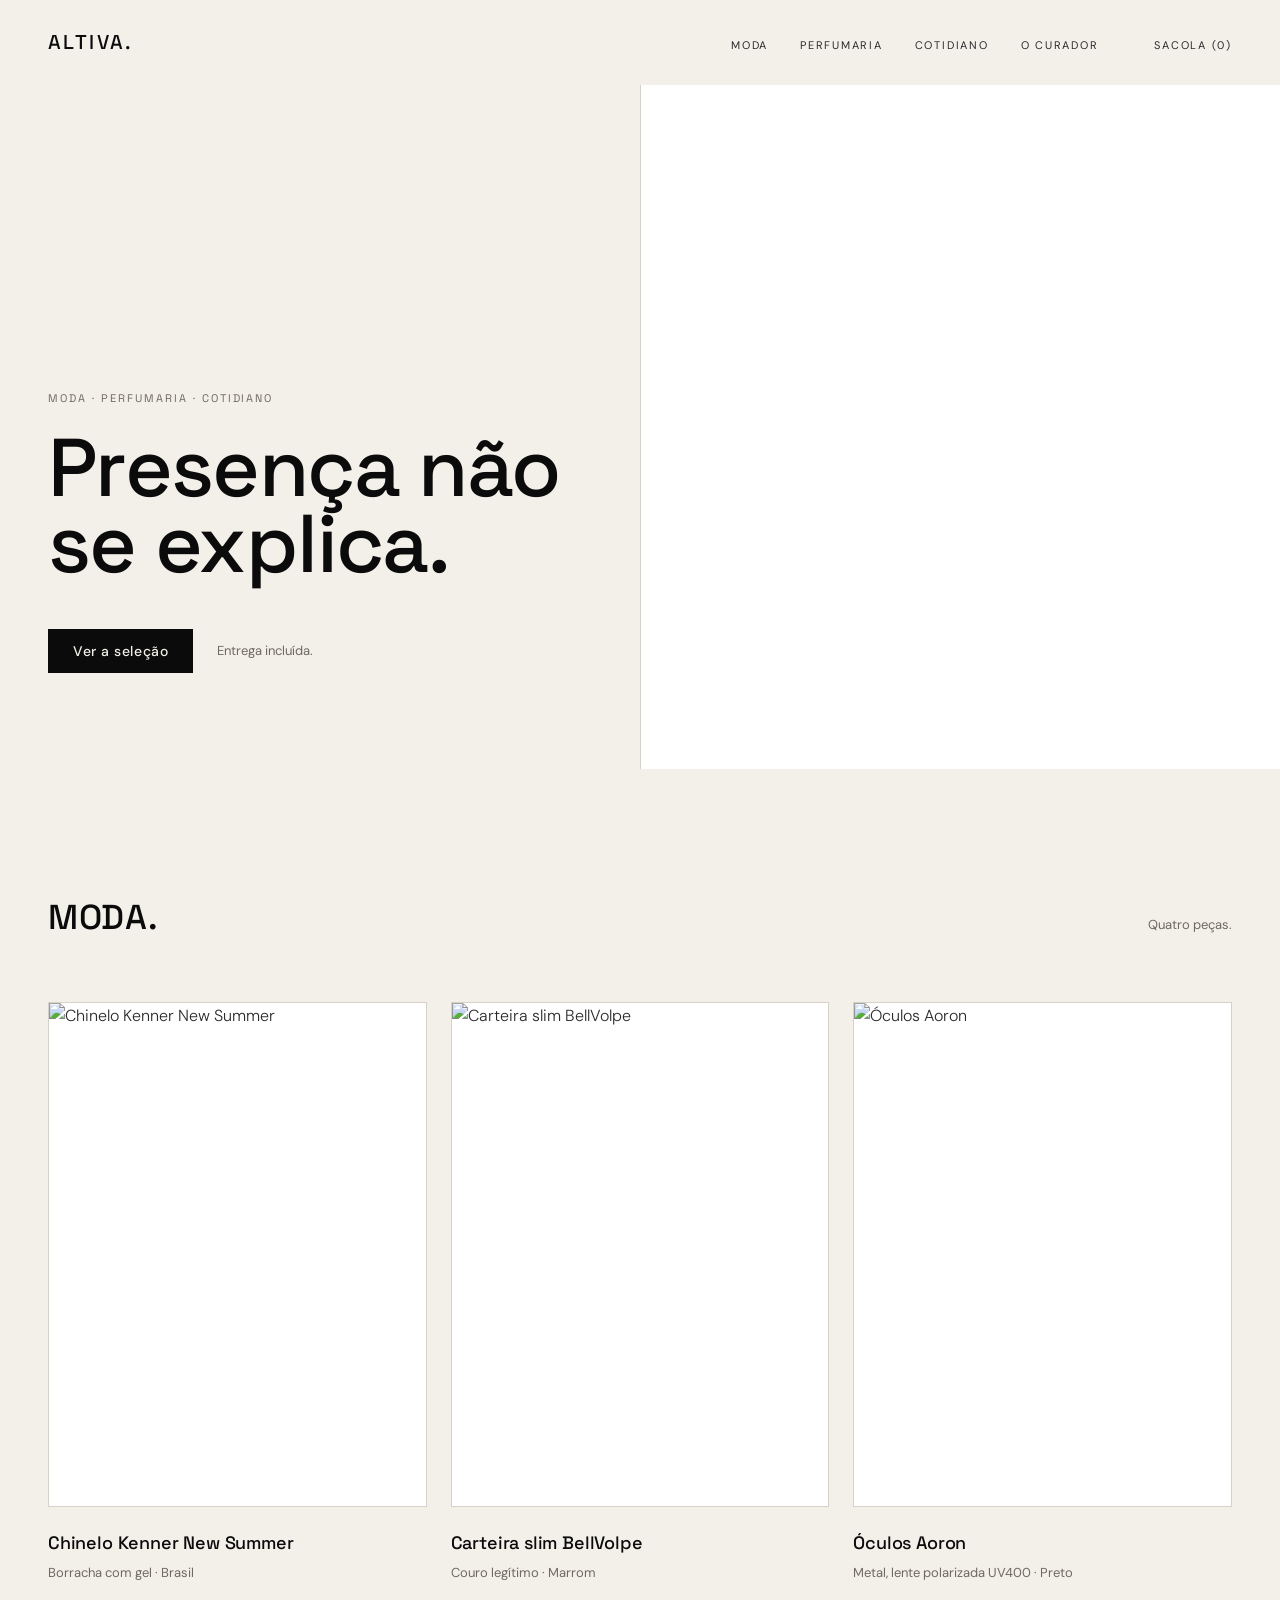
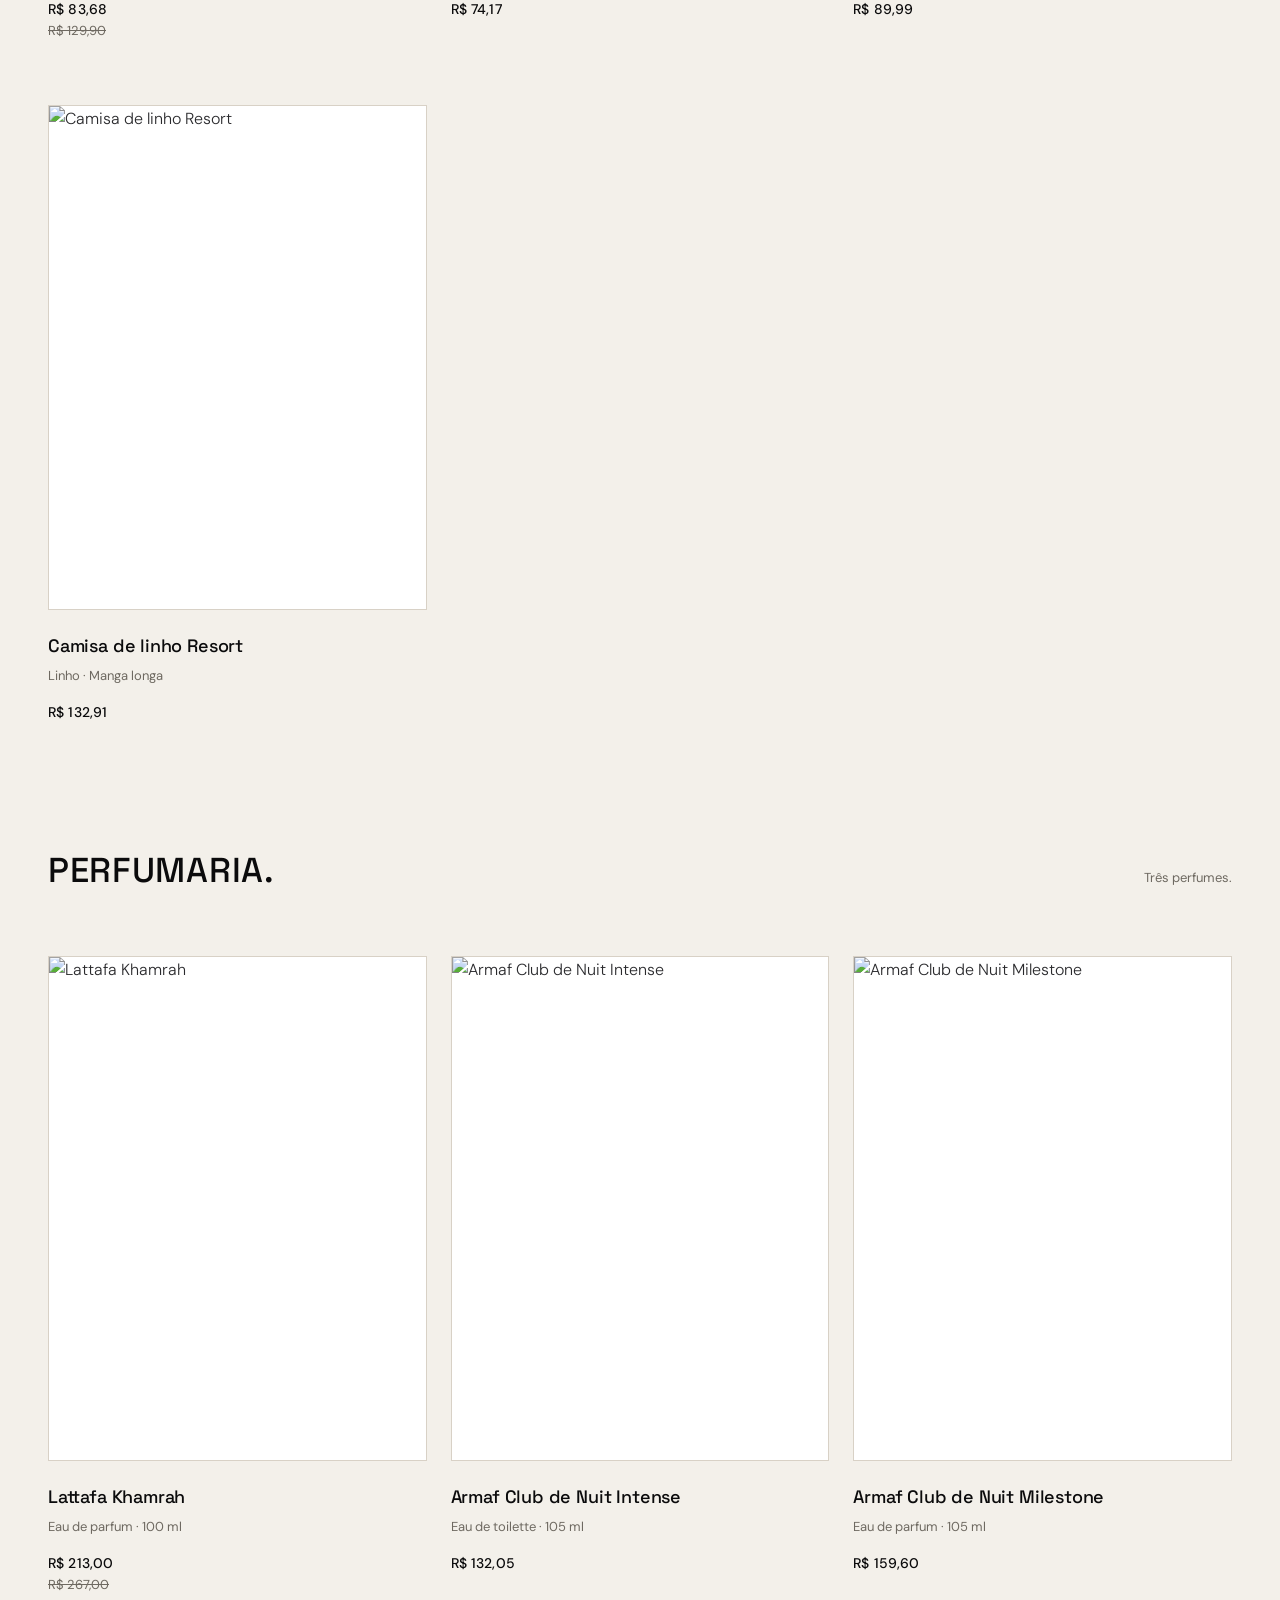
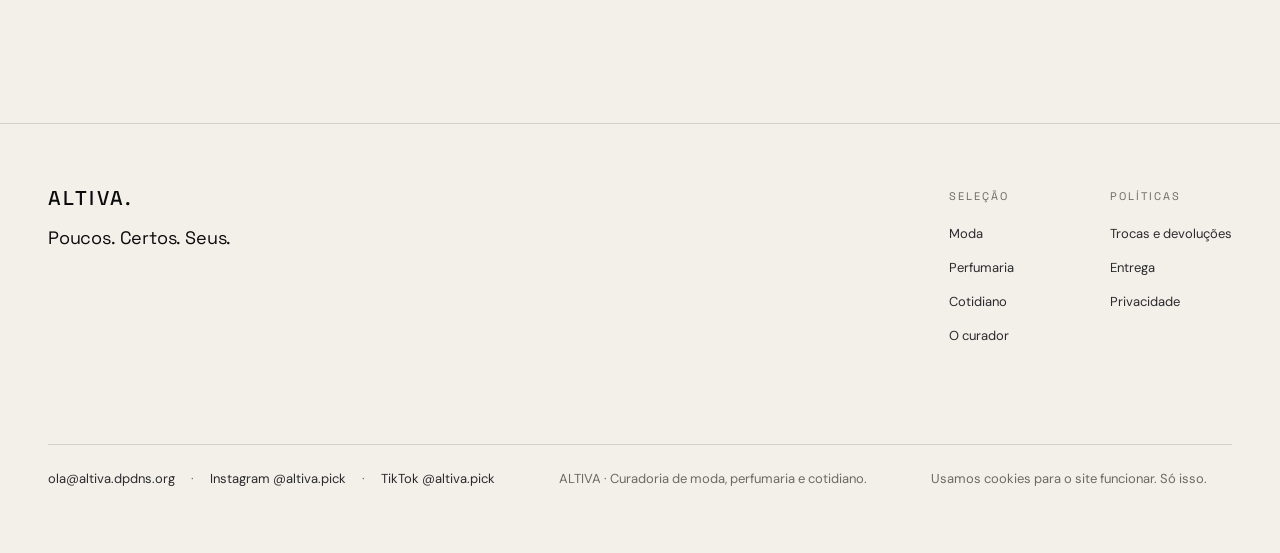
==== index.html @ 905910cd "Catalogo com 7 produtos reais" ====
<!DOCTYPE html>
<html lang="pt-BR">
<head>
<meta charset="utf-8">
<meta name="viewport" content="width=device-width, initial-scale=1">
<title>ALTIVA. Presença não se explica.</title>
<meta name="description" content="ALTIVA é uma boutique digital de curadoria. Moda, perfumaria e cotidiano: poucas coisas, escolhidas uma a uma, para quem prefere decidir uma vez e bem.">
<meta name="theme-color" content="#F3F0EA">
<link rel="icon" href="assets/favicon.svg" type="image/svg+xml">
<link rel="preconnect" href="https://fonts.googleapis.com">
<link rel="preconnect" href="https://fonts.gstatic.com" crossorigin>
<link rel="stylesheet" href="assets/css/altiva.css">
</head>
<body>

<a class="pular" href="#selecao">Ir para a seleção</a>

<!-- ============================================================
     Cabeçalho. Transparente sobre o fundo da página.
     Sem borda inferior, sem fundo, uma ocorrência do logotipo.
     ============================================================ -->
<header class="cabecalho faixa">
  <div class="limite cabecalho__interno">
    <a class="marca" href="index.html">ALTIVA.</a>
    <nav class="nav" aria-label="Principal">
      <a class="nav__item" href="#moda">MODA</a>
      <a class="nav__item" href="#perfumaria">PERFUMARIA</a>
      <a class="nav__item" href="#cotidiano">COTIDIANO</a>
      <a class="nav__item" href="curador.html">O CURADOR</a>
      <a class="nav__item nav__sacola" href="#selecao">SACOLA (0)</a>
    </nav>
  </div>
</header>

<main>

  <!-- ==========================================================
       Hero. Metade texto, metade objeto. Um botão. Sem carrossel.
       ========================================================== -->
  <section class="hero" aria-labelledby="slogan">
    <div class="hero__texto">
      <p class="rotulo hero__rotulo">Moda · Perfumaria · Cotidiano</p>
      <h1 class="display" id="slogan">Presença não<br>se explica.</h1>
      <div class="hero__acao">
        <a class="btn btn--primario" href="#selecao">Ver a seleção</a>
        <span class="apoio">Entrega incluída.</span>
      </div>
    </div>
    <div class="hero__objeto" role="img" aria-label="Casaco e frasco sobre fundo Blanc"></div>
  </section>

  <!-- ==========================================================
       Seleção. Duas seções, três colunas, sem filtros visíveis.
       ========================================================== -->
  <section class="secao faixa" id="selecao" aria-label="Seleção">
    <div class="limite">

    <div class="secao__grupo" id="moda">

      <div class="selecao__cabecalho">
        <h2 class="t1 t1--versal">MODA.</h2>
        <p class="apoio">Quatro peças.</p>
      </div>

      <div class="grade">

        <a class="cartao" href="https://produto.mercadolivre.com.br/MLB-5476998610-chinelo-kenner-new-summer-masculino-gel-original-_JM" target="_blank" rel="noopener sponsored">
          <div class="cartao__foto"><img class="cartao__img" src="produtos/imagens/moda-01.jpg" alt="Chinelo Kenner New Summer" loading="lazy"></div>
          <h3 class="cartao__nome">Chinelo Kenner New Summer</h3>
          <p class="apoio cartao__tecnica">Borracha com gel · Brasil</p>
          <p class="preco cartao__preco">R$ 83,68</p>
          <p class="apoio cartao__de">R$ 129,90</p>
        </a>

        <a class="cartao" href="https://www.mercadolivre.com.br/carteira-masculina-feminina-slim-couro-legitimo-marca-bellvolpe-cor-marrom/p/MLB34294212" target="_blank" rel="noopener sponsored">
          <div class="cartao__foto"><img class="cartao__img" src="produtos/imagens/moda-02.jpg" alt="Carteira slim BellVolpe" loading="lazy"></div>
          <h3 class="cartao__nome">Carteira slim BellVolpe</h3>
          <p class="apoio cartao__tecnica">Couro legítimo · Marrom</p>
          <p class="preco cartao__preco">R$ 74,17</p>
        </a>

        <a class="cartao" href="https://www.mercadolivre.com.br/oculos-de-sol-masculino-aoron-polarizado-uv400-metal-preto/p/MLB23888205" target="_blank" rel="noopener sponsored">
          <div class="cartao__foto"><img class="cartao__img" src="produtos/imagens/moda-03.jpg" alt="Óculos Aoron" loading="lazy"></div>
          <h3 class="cartao__nome">Óculos Aoron</h3>
          <p class="apoio cartao__tecnica">Metal, lente polarizada UV400 · Preto</p>
          <p class="preco cartao__preco">R$ 89,99</p>
        </a>

        <a class="cartao" href="https://shopee.com.br/Camisa-de-Bot%C3%A3o-Linho-Luxo-Linha-Resort-i.1555374356.58203631854" target="_blank" rel="noopener sponsored">
          <div class="cartao__foto"><img class="cartao__img" src="produtos/imagens/moda-04.jpg" alt="Camisa de linho Resort" loading="lazy"></div>
          <h3 class="cartao__nome">Camisa de linho Resort</h3>
          <p class="apoio cartao__tecnica">Linho · Manga longa</p>
          <p class="preco cartao__preco">R$ 132,91</p>
        </a>

      </div>
    </div>

    <div class="secao__grupo" id="perfumaria">

      <div class="selecao__cabecalho">
        <h2 class="t1 t1--versal">PERFUMARIA.</h2>
        <p class="apoio">Três perfumes.</p>
      </div>

      <div class="grade">

        <a class="cartao" href="https://www.mercadolivre.com.br/perfume-khamrah-eau-de-parfum-100ml-lattafa-masculino/p/MLB69140446" target="_blank" rel="noopener sponsored">
          <div class="cartao__foto"><img class="cartao__img" src="produtos/imagens/perfumaria-01.jpg" alt="Lattafa Khamrah" loading="lazy"></div>
          <h3 class="cartao__nome">Lattafa Khamrah</h3>
          <p class="apoio cartao__tecnica">Eau de parfum · 100 ml</p>
          <p class="preco cartao__preco">R$ 213,00</p>
          <p class="apoio cartao__de">R$ 267,00</p>
        </a>

        <a class="cartao" href="https://shopee.com.br/Armaf-Club-de-Nuit-Intense-Man-EDT-Original-Perfume-105ml-i.1878792282.58217466953" target="_blank" rel="noopener sponsored">
          <div class="cartao__foto"><img class="cartao__img" src="produtos/imagens/perfumaria-02.jpg" alt="Armaf Club de Nuit Intense" loading="lazy"></div>
          <h3 class="cartao__nome">Armaf Club de Nuit Intense</h3>
          <p class="apoio cartao__tecnica">Eau de toilette · 105 ml</p>
          <p class="preco cartao__preco">R$ 132,05</p>
        </a>

        <a class="cartao" href="https://shopee.com.br/Perfume-Unissex-Armaf-Club-de-Nuit-Milestone-105ml-EDP-Original-i.1408760825.55808483249" target="_blank" rel="noopener sponsored">
          <div class="cartao__foto"><img class="cartao__img" src="produtos/imagens/perfumaria-03.jpg" alt="Armaf Club de Nuit Milestone" loading="lazy"></div>
          <h3 class="cartao__nome">Armaf Club de Nuit Milestone</h3>
          <p class="apoio cartao__tecnica">Eau de parfum · 105 ml</p>
          <p class="preco cartao__preco">R$ 159,60</p>
        </a>

      </div>
    </div>

    </div>
  </section>

</main>

<!-- ============================================================
     Rodapé. Linha fina de 1 px. Fecha a experiência.
     ============================================================ -->
<footer class="rodape faixa">
  <div class="limite">
    <div class="rodape__interno">

      <div>
        <p class="marca rodape__assinatura">ALTIVA.</p>
        <p class="rodape__slogan">Poucos. Certos. Seus.</p>
      </div>

      <div class="rodape__listas">
        <div>
          <p class="rotulo rodape__titulo">Seleção</p>
          <ul class="rodape__lista">
            <li><a class="rodape__link" href="#moda">Moda</a></li>
            <li><a class="rodape__link" href="#perfumaria">Perfumaria</a></li>
            <li><a class="rodape__link" href="#cotidiano">Cotidiano</a></li>
            <li><a class="rodape__link" href="curador.html">O curador</a></li>
          </ul>
        </div>
        <div>
          <p class="rotulo rodape__titulo">Políticas</p>
          <ul class="rodape__lista">
            <li><a class="rodape__link" href="curador.html#politicas">Trocas e devoluções</a></li>
            <li><a class="rodape__link" href="curador.html#politicas">Entrega</a></li>
            <li><a class="rodape__link" href="curador.html#politicas">Privacidade</a></li>
          </ul>
        </div>
      </div>

    </div>

    <div class="rodape__legal">
      <p class="apoio rodape__contato">
        <a class="rodape__link" href="mailto:ola@altiva.dpdns.org">ola@altiva.dpdns.org</a>
        <span class="rodape__sep" aria-hidden="true">·</span>
        <a class="rodape__link" href="https://instagram.com/altiva.pick" rel="noreferrer">Instagram @altiva.pick</a>
        <span class="rodape__sep" aria-hidden="true">·</span>
        <a class="rodape__link" href="https://www.tiktok.com/@altiva.pick" rel="noreferrer">TikTok @altiva.pick</a>
      </p>
      <p class="apoio">ALTIVA · Curadoria de moda, perfumaria e cotidiano.</p>
      <p class="apoio">Usamos cookies para o site funcionar. Só isso.</p>
    </div>
  </div>
</footer>

</body>
</html>
---- assets/css/altiva.css ----
/* ================================================================
   ALTIVA. — Sistema de interface
   Baseado no Manual da Marca ALTIVA, versao 1.0, setembro 2026.
   Sete cores. Duas fontes. Espaco vazio, linha de 1 px e o ponto.
   ================================================================ */

@import url('https://fonts.googleapis.com/css2?family=DM+Sans:opsz,wght@9..40,300;9..40,400;9..40,500&family=Space+Grotesk:wght@400;500&display=swap');

/* ---------------------------------------------------------------
   01 · Tokens
   --------------------------------------------------------------- */
:root{
  /* Paleta. Nenhuma outra cor entra neste arquivo. */
  --noir:#0B0B0C;
  --bone:#F3F0EA;
  --blanc:#FFFFFF;
  --graphite:#2A2A2D;
  --stone:#6E6961;
  --sand:#D8D1C6;
  --ambar:#A67052;

  /* Tipografia */
  --grotesk:"Space Grotesk","Helvetica Neue",Helvetica,Arial,sans-serif;
  --sans:"DM Sans","Helvetica Neue",Helvetica,Arial,sans-serif;

  /* Escala de espaco, base 8 */
  --e1:8px; --e2:16px; --e3:24px; --e4:32px;
  --e5:48px; --e6:64px; --e7:96px; --e8:128px;

  /* Grid */
  --margem:48px;
  --calha:24px;
  --secao:128px;
  --limite:1440px;

  /* Movimento: 300 ms, ease-out, deslocamento de 8 px. Nada mais. */
  --transicao:300ms cubic-bezier(.22,.61,.36,1);

  /* Papeis de superficie (modo unico: Bone) */
  --fundo:var(--bone);
  --texto:var(--graphite);
  --titulo:var(--noir);
  --apoio:var(--stone);
  --linha:var(--sand);
}

@media (max-width:900px){
  :root{ --margem:20px; --calha:16px; --secao:80px; }
}

/* Superficie de campanha. Usada em pecas institucionais, nunca alternada
   automaticamente pelo sistema do usuario. */
.noir{
  --fundo:var(--noir);
  --texto:var(--sand);
  --titulo:var(--bone);
  --apoio:var(--stone);
  --linha:var(--graphite);
}

/* ---------------------------------------------------------------
   02 · Base
   --------------------------------------------------------------- */
*,*::before,*::after{ box-sizing:border-box; }

html{ -webkit-text-size-adjust:100%; scroll-behavior:smooth; }

body{
  margin:0;
  background:var(--fundo);
  color:var(--texto);
  font-family:var(--sans);
  font-weight:300;
  font-size:16px;
  line-height:26px;
  -webkit-font-smoothing:antialiased;
  -moz-osx-font-smoothing:grayscale;
  font-variant-ligatures:none;
}

@media (max-width:900px){
  body{ font-size:15px; line-height:24px; }
}

a{ color:inherit; }
button{ font:inherit; color:inherit; }
h1,h2,h3,p,figure,ul{ margin:0; padding:0; }
ul{ list-style:none; }

::selection{ background:var(--noir); color:var(--bone); }
.noir ::selection{ background:var(--bone); color:var(--noir); }

:focus-visible{ outline:1px solid var(--titulo); outline-offset:4px; }

@media (prefers-reduced-motion:reduce){
  html{ scroll-behavior:auto; }
  *{ transition-duration:1ms !important; animation-duration:1ms !important; }
}

/* ---------------------------------------------------------------
   03 · Estrutura
   --------------------------------------------------------------- */
.faixa{ padding-left:var(--margem); padding-right:var(--margem); }
.limite{ max-width:var(--limite); margin-left:auto; margin-right:auto; }
.secao{ padding-top:var(--secao); }
.pular{
  position:absolute; left:-9999px; top:0;
  background:var(--noir); color:var(--bone);
  padding:12px 16px; z-index:10;
}
.pular:focus{ left:var(--margem); top:var(--e2); }

/* ---------------------------------------------------------------
   04 · Tipografia
   Uma so familia por bloco. Titulo em Grotesk, tudo abaixo em DM Sans.
   --------------------------------------------------------------- */
.display{
  font-family:var(--grotesk);
  font-weight:500;
  font-size:clamp(48px,6.4vw,96px);
  line-height:.92;
  letter-spacing:-.02em;
  color:var(--titulo);
}

.t1{
  font-family:var(--grotesk);
  font-weight:500;
  font-size:clamp(32px,3.4vw,48px);
  line-height:1.08;
  letter-spacing:-.01em;
  color:var(--titulo);
}

.t1--versal{
  font-size:clamp(24px,2.7vw,40px);
  letter-spacing:.02em;
  line-height:1.2;
}

.t2{
  font-family:var(--grotesk);
  font-weight:500;
  font-size:clamp(24px,2vw,28px);
  line-height:1.14;
  letter-spacing:-.01em;
  color:var(--titulo);
}

.rotulo{
  font-family:var(--grotesk);
  font-weight:400;
  font-size:11px;
  line-height:16px;
  letter-spacing:.18em;
  text-transform:uppercase;
  color:var(--apoio);
}

/* Ambar reservado a escassez real. Nunca em area grande, nunca em botao. */
.rotulo--escassez{ color:var(--ambar); font-size:12px; }

.corpo{
  font-family:var(--sans);
  font-weight:300;
  max-width:64ch;
}

.apoio{
  font-family:var(--sans);
  font-weight:400;
  font-size:13px;
  line-height:20px;
  color:var(--apoio);
  max-width:64ch;
}

.preco{
  font-family:var(--sans);
  font-weight:500;
  font-size:14px;
  line-height:20px;
  letter-spacing:.01em;
  color:var(--titulo);
  font-variant-numeric:tabular-nums;
  font-feature-settings:"tnum" 1;
}

.italico{ font-style:italic; }

/* ---------------------------------------------------------------
   05 · Logotipo
   Space Grotesk Medium, caixa-alta, tracking +12%, um ponto final.
   Ponto em Noir ou Bone no uso corrente. Uma ocorrencia por superficie.
   --------------------------------------------------------------- */
.marca{
  font-family:var(--grotesk);
  font-weight:500;
  font-size:20px;
  line-height:1;
  letter-spacing:.12em;
  text-transform:uppercase;
  color:var(--titulo);
  text-decoration:none;
  white-space:nowrap;
  transition:color var(--transicao);
}
.marca:hover{ color:var(--graphite); }
.noir .marca:hover{ color:var(--sand); }
.marca--grande{ font-size:clamp(28px,3vw,40px); }

/* ---------------------------------------------------------------
   06 · Botoes
   Retangular, raio zero, 44 px. Sem icone dentro do botao.
   Nunca dois primarios na mesma tela.
   --------------------------------------------------------------- */
.btn{
  display:inline-flex;
  align-items:center;
  justify-content:center;
  height:44px;
  padding:0 var(--e3);
  border:1px solid transparent;
  border-radius:0;
  font-family:var(--sans);
  font-weight:500;
  font-size:14px;
  line-height:20px;
  letter-spacing:.04em;
  text-decoration:none;
  cursor:pointer;
  transition:background-color var(--transicao), color var(--transicao), border-color var(--transicao);
}

.btn--primario{ background:var(--noir); color:var(--bone); }
.btn--primario:hover{ background:var(--graphite); }
.noir .btn--primario{ background:var(--bone); color:var(--noir); }
.noir .btn--primario:hover{ background:var(--sand); }

.btn--secundario{ background:transparent; color:var(--titulo); border-color:var(--titulo); }
.btn--secundario:hover{ color:var(--graphite); border-color:var(--graphite); }

.btn--largo{ width:100%; }

/* Terciario: texto sublinhado, 1 px, cor do texto. */
.link{
  font-family:var(--sans);
  font-weight:400;
  font-size:14px;
  line-height:20px;
  color:var(--titulo);
  text-decoration:underline;
  text-decoration-thickness:1px;
  text-underline-offset:4px;
  transition:color var(--transicao);
}
.link:hover{ color:var(--graphite); }
.noir .link:hover{ color:var(--sand); }

/* ---------------------------------------------------------------
   07 · Cabecalho
   Transparente sobre o fundo da pagina. Sem borda, sem fundo.
   --------------------------------------------------------------- */
.cabecalho{
  background:transparent;
  border:0;
  padding-top:var(--e4);
  padding-bottom:var(--e4);
}
.cabecalho__interno{
  display:flex;
  align-items:baseline;
  justify-content:space-between;
  gap:var(--e4);
}
.nav{
  display:flex;
  align-items:baseline;
  gap:var(--e4);
}
.nav__item{
  font-family:var(--sans);
  font-weight:400;
  font-size:11px;
  line-height:16px;
  letter-spacing:.16em;
  text-transform:uppercase;
  color:var(--texto);
  text-decoration:none;
  transition:color var(--transicao);
}
.nav__item:hover,.nav__item[aria-current="page"]{ color:var(--titulo); }
.nav__sacola{ margin-left:var(--e3); }

@media (max-width:760px){
  .cabecalho__interno{ flex-direction:column; align-items:flex-start; gap:var(--e3); }
  .nav{ flex-wrap:wrap; gap:var(--e3); }
  .nav__sacola{ margin-left:0; }
}

/* ---------------------------------------------------------------
   08 · Hero
   Metade texto, metade objeto. Um botao. Sem carrossel.
   --------------------------------------------------------------- */
.hero{
  display:grid;
  grid-template-columns:minmax(0,1fr) minmax(0,1fr);
  align-items:stretch;
  min-height:min(76vh,720px);
}
.hero__texto{
  display:flex;
  flex-direction:column;
  justify-content:flex-end;
  padding:var(--e7) var(--e6) var(--e7) var(--margem);
}
.hero__rotulo{ margin-bottom:var(--e3); }
.hero__acao{
  display:flex;
  align-items:center;
  gap:var(--e3);
  margin-top:var(--e5);
  flex-wrap:wrap;
}
.hero__objeto{
  background:var(--blanc);
  border-left:1px solid var(--linha);
}

@media (max-width:900px){
  .hero{ grid-template-columns:1fr; min-height:0; }
  .hero__texto{
    order:2;
    padding:var(--e5) var(--margem) 0;
  }
  .hero__objeto{
    order:1;
    aspect-ratio:4/3;
    border-left:0;
    border-bottom:1px solid var(--linha);
  }
  .hero__acao{ margin-top:var(--e4); }
}

/* ---------------------------------------------------------------
   09 · Selecao
   Secoes nomeadas, tres colunas no desktop, sem filtros visiveis.
   --------------------------------------------------------------- */
.secao__grupo + .secao__grupo{ margin-top:var(--secao); }
.selecao__cabecalho{
  display:flex;
  align-items:baseline;
  justify-content:space-between;
  gap:var(--e4);
  padding-bottom:var(--e6);
  flex-wrap:wrap;
}
.grade{
  display:grid;
  grid-template-columns:repeat(3,minmax(0,1fr));
  column-gap:var(--calha);
  row-gap:var(--e6);
}
@media (max-width:1024px){ .grade{ grid-template-columns:repeat(2,minmax(0,1fr)); } }
@media (max-width:640px){ .grade{ grid-template-columns:1fr; row-gap:var(--e5); } }

/* Cartao de produto. Foto 3:4 em Blanc, nome, uma linha tecnica, preco.
   Sem estrelas, sem favoritar, sem selo. */
.cartao{
  display:block;
  text-decoration:none;
  color:inherit;
}
.cartao__foto{
  aspect-ratio:3/4;
  background:var(--blanc);
  border:1px solid var(--linha);
  transition:border-color var(--transicao);
}
.cartao__foto--noir{ background:var(--noir); border-color:var(--noir); }
.cartao:hover .cartao__foto{ border-color:var(--graphite); }
.cartao__nome{
  font-family:var(--grotesk);
  font-weight:500;
  font-size:18px;
  line-height:24px;
  letter-spacing:-.01em;
  color:var(--titulo);
  margin-top:var(--e3);
  transition:color var(--transicao);
}
.cartao:hover .cartao__nome{ color:var(--graphite); }
.cartao__tecnica{ margin-top:var(--e1); }
.cartao__preco{ margin-top:var(--e2); }

/* ---------------------------------------------------------------
   10 · Pagina de produto
   Foto fixa a esquerda, texto rolavel a direita.
   --------------------------------------------------------------- */
.pdp{
  display:grid;
  grid-template-columns:minmax(0,1fr) minmax(0,1fr);
  column-gap:var(--e8);
  align-items:start;
  padding-top:var(--e5);
}
.pdp__midia{
  position:sticky;
  top:var(--e5);
}
.pdp__foto{
  aspect-ratio:3/4;
  background:var(--blanc);
  border:1px solid var(--linha);
}
.pdp__texto{ padding-bottom:var(--e6); }
.pdp__rotulo{ margin-bottom:var(--e2); }
.pdp__nome{ margin-bottom:var(--e3); }
.pdp__curador{ margin-bottom:var(--e4); }
.pdp__ficha{
  border-top:1px solid var(--linha);
  padding-top:var(--e3);
  margin-top:var(--e4);
}
.pdp__ficha dl{ margin:0; }
.pdp__linha{
  display:grid;
  grid-template-columns:140px minmax(0,1fr);
  gap:var(--e3);
  padding:var(--e1) 0;
}
.pdp__linha dt{
  font-family:var(--grotesk);
  font-weight:400;
  font-size:11px;
  line-height:20px;
  letter-spacing:.18em;
  text-transform:uppercase;
  color:var(--apoio);
}
.pdp__linha dd{
  margin:0;
  font-family:var(--sans);
  font-weight:400;
  font-size:13px;
  line-height:20px;
  color:var(--texto);
}
.pdp__acao{ margin-top:var(--e5); }
.pdp__botao{ margin-top:var(--e3); }
.pdp__terciario{ margin-top:var(--e3); }
.pdp__aviso{ margin-top:var(--e2); }

/* Tamanhos: contorno de 1 px, raio zero, 44 px. Estado selecionado em Noir. */
.tamanhos{
  display:flex;
  gap:var(--e1);
  flex-wrap:wrap;
  margin-top:var(--e2);
}
.tamanho{ position:relative; }
.tamanho input{
  position:absolute;
  inset:0;
  opacity:0;
  margin:0;
  cursor:pointer;
}
.tamanho span{
  display:flex;
  align-items:center;
  justify-content:center;
  min-width:44px;
  height:44px;
  padding:0 var(--e2);
  border:1px solid var(--linha);
  font-family:var(--sans);
  font-weight:500;
  font-size:14px;
  line-height:20px;
  letter-spacing:.04em;
  color:var(--titulo);
  transition:border-color var(--transicao), background-color var(--transicao), color var(--transicao);
}
.tamanho input:hover + span{ border-color:var(--titulo); }
.tamanho input:focus-visible + span{ outline:1px solid var(--titulo); outline-offset:4px; }
.tamanho input:checked + span{
  background:var(--noir);
  border-color:var(--noir);
  color:var(--bone);
}
.tamanho input:disabled + span{
  color:var(--sand);
  border-color:var(--linha);
  cursor:default;
}
.tamanho input:disabled{ cursor:default; }

/* Fotos adicionais: aparecem ao rolar, uma por vez. */
.pdp__extras{ padding-top:var(--secao); }
.extra{
  max-width:720px;
  margin:0 0 var(--e6);
  aspect-ratio:3/4;
  background:var(--blanc);
  border:1px solid var(--linha);
}
.extra--noir{ background:var(--noir); border-color:var(--noir); }
.extra:last-child{ margin-bottom:0; }

@media (max-width:900px){
  .pdp{ grid-template-columns:1fr; row-gap:var(--e5); padding-top:var(--e3); }
  .pdp__midia{ position:static; }
  .pdp__texto{ padding-bottom:var(--e5); }
}

/* ---------------------------------------------------------------
   11 · Manifesto (superficie de campanha)
   --------------------------------------------------------------- */
.manifesto{ padding-top:var(--secao); padding-bottom:var(--secao); }
.manifesto__verso{
  font-family:var(--grotesk);
  font-weight:400;
  font-size:clamp(22px,2.4vw,32px);
  line-height:1.4;
  letter-spacing:-.01em;
  color:var(--titulo);
  max-width:46ch;
}
.manifesto__verso + .manifesto__verso{ margin-top:var(--e5); }
.duas{
  display:grid;
  grid-template-columns:repeat(2,minmax(0,1fr));
  column-gap:var(--e8);
  row-gap:var(--e5);
}
@media (max-width:900px){ .duas{ grid-template-columns:1fr; column-gap:0; } }

/* ---------------------------------------------------------------
   12 · Rodape
   Linha fina de 1 px. Fecha a experiencia com a assinatura.
   --------------------------------------------------------------- */
.rodape{
  margin-top:var(--secao);
  border-top:1px solid var(--linha);
  padding-top:var(--e6);
  padding-bottom:var(--e6);
}
.rodape__interno{
  display:grid;
  grid-template-columns:minmax(0,1fr) auto;
  gap:var(--e6);
  align-items:start;
}
.rodape__assinatura{ font-family:var(--grotesk); }
.rodape__slogan{
  font-family:var(--grotesk);
  font-weight:400;
  font-size:18px;
  line-height:28px;
  letter-spacing:-.01em;
  color:var(--titulo);
  margin-top:var(--e2);
}
.rodape__listas{
  display:flex;
  gap:var(--e7);
  flex-wrap:wrap;
}
.rodape__lista li + li{ margin-top:var(--e1); }
.rodape__titulo{ margin-bottom:var(--e2); }
.rodape__link{
  font-family:var(--sans);
  font-weight:400;
  font-size:13px;
  line-height:20px;
  color:var(--texto);
  text-decoration:none;
  transition:color var(--transicao);
}
.rodape__link:hover{ color:var(--titulo); text-decoration:underline; text-decoration-thickness:1px; text-underline-offset:4px; }
/* Foto do produto: contida no quadro Blanc 3:4, sem cortar. */
.cartao__foto{ display:flex; align-items:center; justify-content:center; overflow:hidden; }
.cartao__img{
  width:100%; height:100%; object-fit:contain; display:block;
  transition:transform var(--transicao);
}
.cartao:hover .cartao__img{ transform:scale(1.02); }
.cartao__de{
  text-decoration:line-through; color:var(--stone); margin-top:2px;
}

.rodape__contato{
  display:flex;
  gap:var(--e2);
  flex-wrap:wrap;
  align-items:baseline;
}
.rodape__sep{ color:var(--stone); }
.rodape__legal{
  margin-top:var(--e7);
  padding-top:var(--e3);
  border-top:1px solid var(--linha);
  display:flex;
  gap:var(--e3) var(--e6);
  flex-wrap:wrap;
}

@media (max-width:900px){
  .rodape__interno{ grid-template-columns:1fr; gap:var(--e5); }
  .rodape__listas{ gap:var(--e5); }
  .rodape__contato{
  display:flex;
  gap:var(--e2);
  flex-wrap:wrap;
  align-items:baseline;
}
.rodape__sep{ color:var(--stone); }
.rodape__legal{ margin-top:var(--e5); }
}

/* ---------------------------------------------------------------
   13 · Utilitarios
   --------------------------------------------------------------- */
.mt-1{ margin-top:var(--e1); }
.mt-2{ margin-top:var(--e2); }
.mt-3{ margin-top:var(--e3); }
.mt-4{ margin-top:var(--e4); }
.mt-5{ margin-top:var(--e5); }
.mt-6{ margin-top:var(--e6); }
.oculto{
  position:absolute;
  width:1px;height:1px;
  overflow:hidden;
  clip:rect(0 0 0 0);
  white-space:nowrap;
}
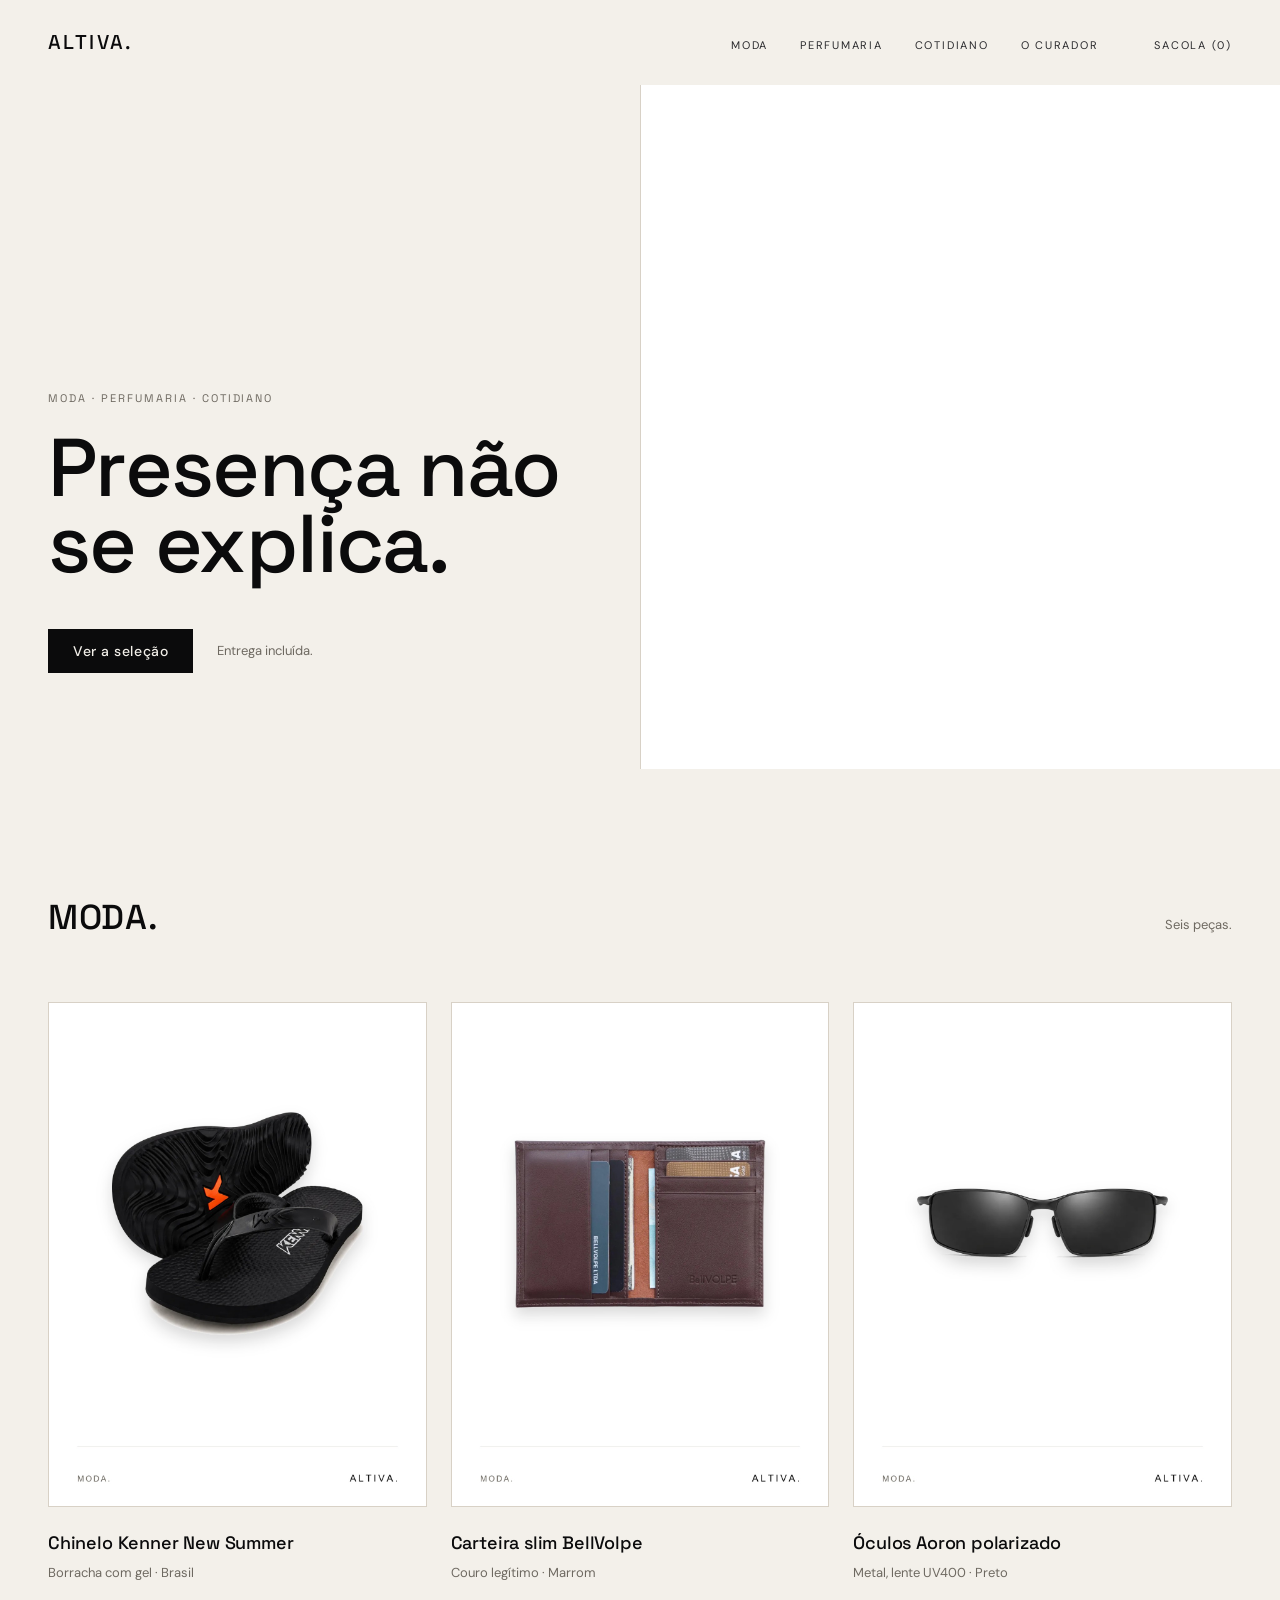
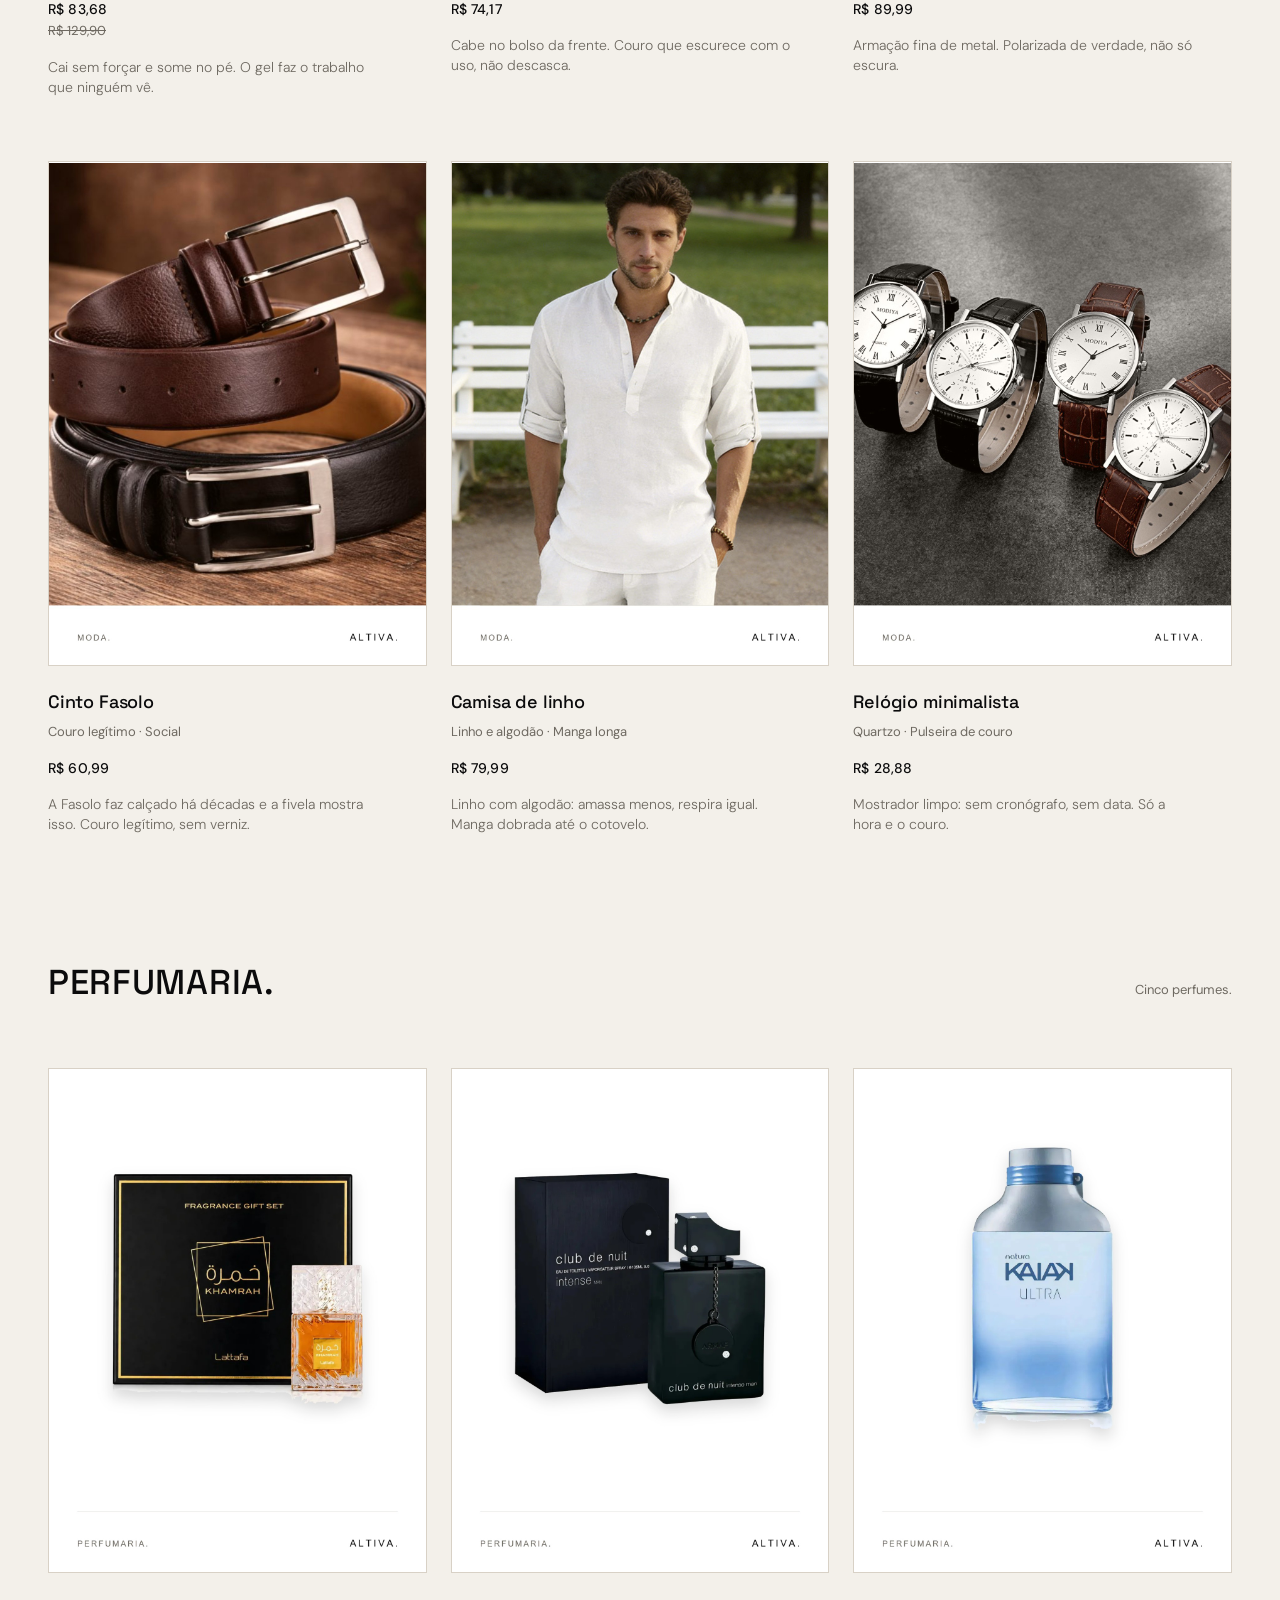
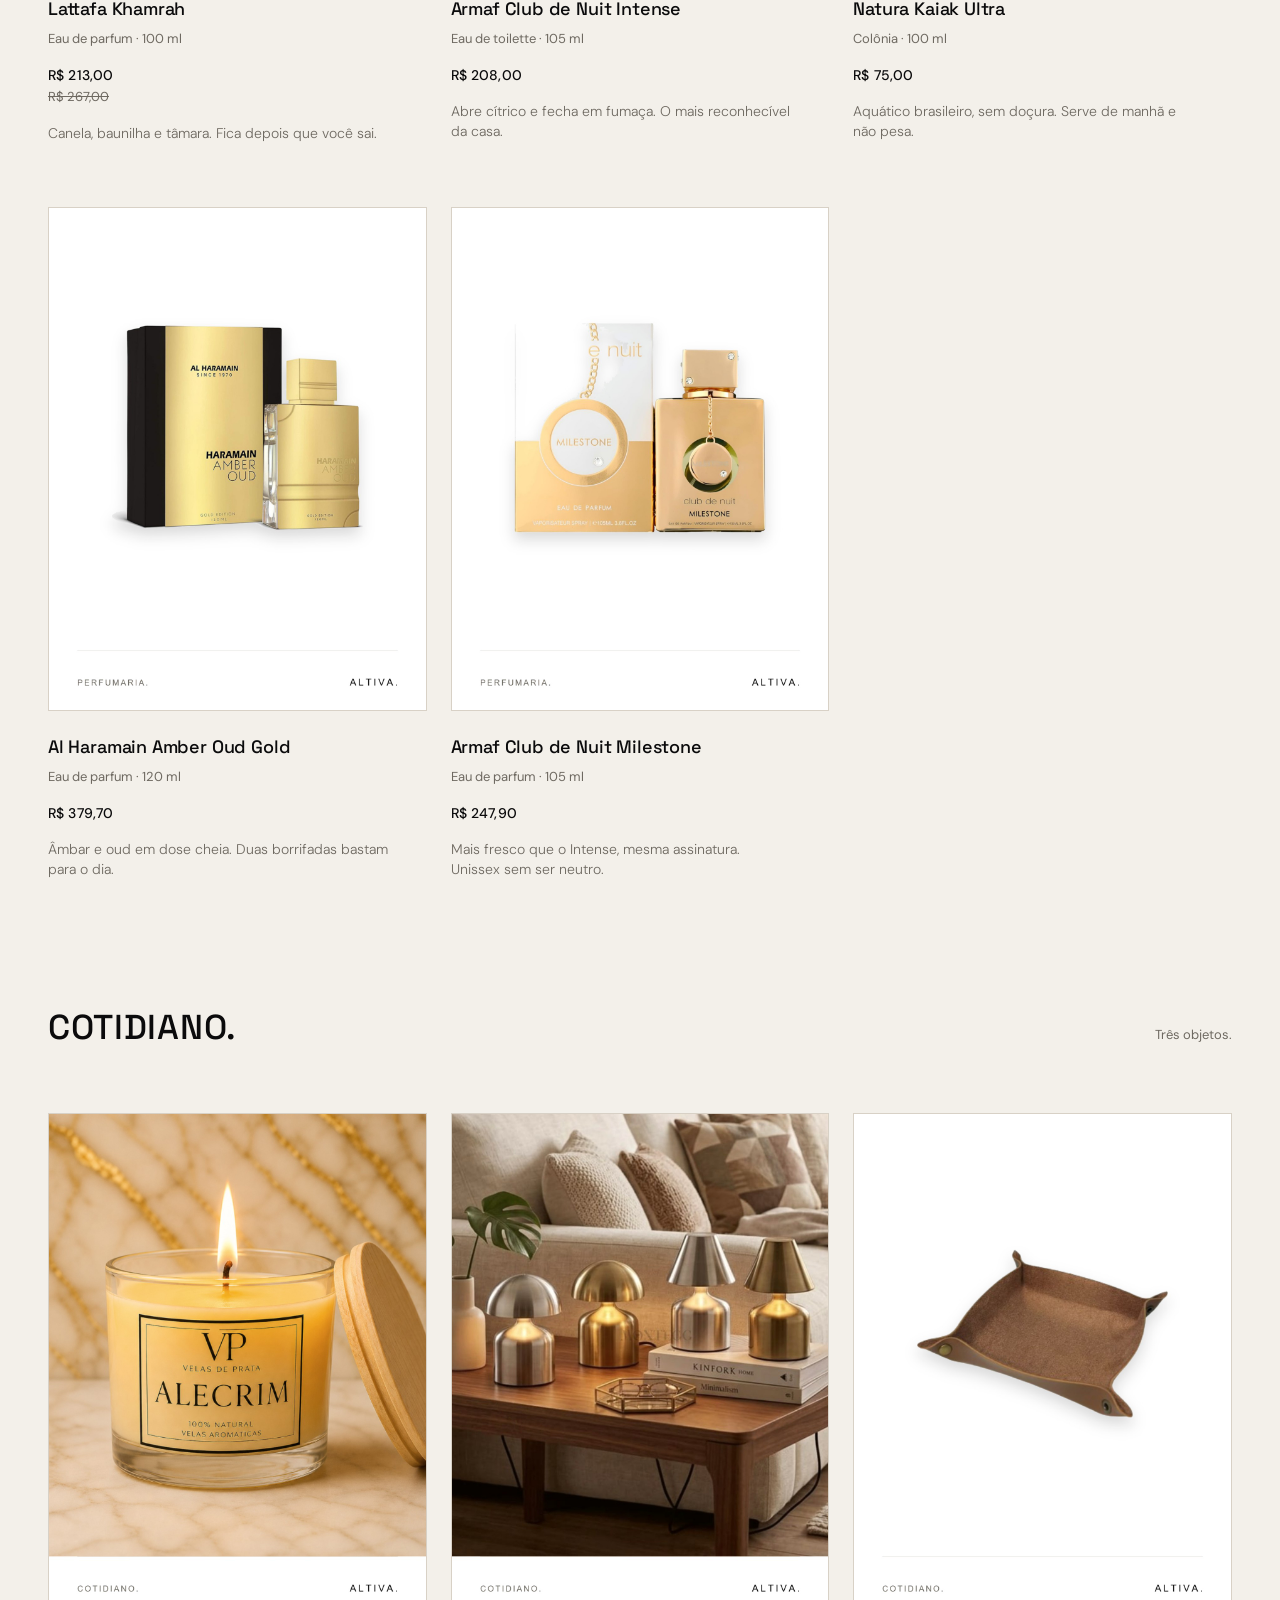
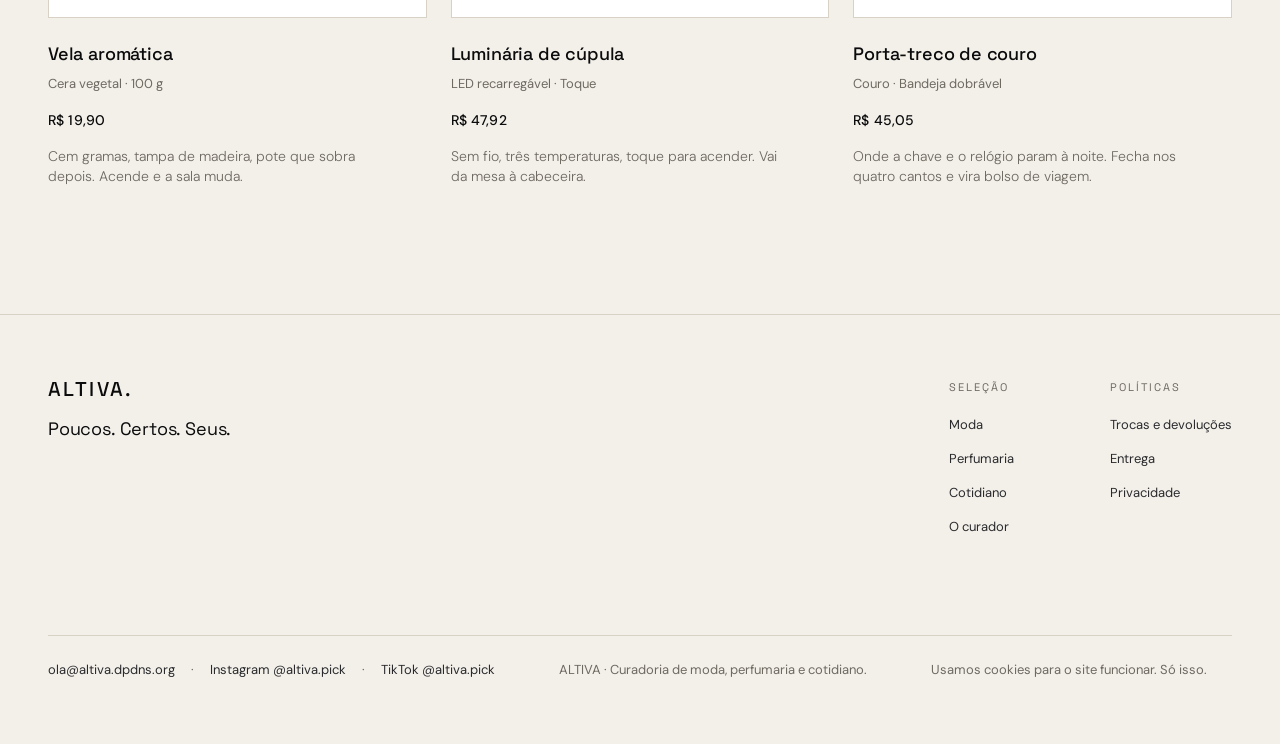
==== commit 4d0158f7: "Secoes Moda, Perfumaria e Cotidiano com 14 produtos" ====
--- a/index.html
+++ b/index.html
@@ -59,38 +59,58 @@
 
       <div class="selecao__cabecalho">
         <h2 class="t1 t1--versal">MODA.</h2>
-        <p class="apoio">Quatro peças.</p>
+        <p class="apoio">Seis peças.</p>
       </div>
 
       <div class="grade">
 
-        <a class="cartao" href="https://produto.mercadolivre.com.br/MLB-5476998610-chinelo-kenner-new-summer-masculino-gel-original-_JM" target="_blank" rel="noopener sponsored">
+        <a class="cartao" href="https://meli.la/2CSTyG4" target="_blank" rel="noopener sponsored nofollow">
           <div class="cartao__foto"><img class="cartao__img" src="produtos/imagens/moda-01.jpg" alt="Chinelo Kenner New Summer" loading="lazy"></div>
           <h3 class="cartao__nome">Chinelo Kenner New Summer</h3>
           <p class="apoio cartao__tecnica">Borracha com gel · Brasil</p>
           <p class="preco cartao__preco">R$ 83,68</p>
           <p class="apoio cartao__de">R$ 129,90</p>
-        </a>
-
-        <a class="cartao" href="https://www.mercadolivre.com.br/carteira-masculina-feminina-slim-couro-legitimo-marca-bellvolpe-cor-marrom/p/MLB34294212" target="_blank" rel="noopener sponsored">
+          <p class="cartao__razao">Cai sem forçar e some no pé. O gel faz o trabalho que ninguém vê.</p>
+        </a>
+
+        <a class="cartao" href="https://meli.la/1Yf7Lys" target="_blank" rel="noopener sponsored nofollow">
           <div class="cartao__foto"><img class="cartao__img" src="produtos/imagens/moda-02.jpg" alt="Carteira slim BellVolpe" loading="lazy"></div>
           <h3 class="cartao__nome">Carteira slim BellVolpe</h3>
           <p class="apoio cartao__tecnica">Couro legítimo · Marrom</p>
           <p class="preco cartao__preco">R$ 74,17</p>
-        </a>
-
-        <a class="cartao" href="https://www.mercadolivre.com.br/oculos-de-sol-masculino-aoron-polarizado-uv400-metal-preto/p/MLB23888205" target="_blank" rel="noopener sponsored">
-          <div class="cartao__foto"><img class="cartao__img" src="produtos/imagens/moda-03.jpg" alt="Óculos Aoron" loading="lazy"></div>
-          <h3 class="cartao__nome">Óculos Aoron</h3>
-          <p class="apoio cartao__tecnica">Metal, lente polarizada UV400 · Preto</p>
+          <p class="cartao__razao">Cabe no bolso da frente. Couro que escurece com o uso, não descasca.</p>
+        </a>
+
+        <a class="cartao" href="https://meli.la/12cT33s" target="_blank" rel="noopener sponsored nofollow">
+          <div class="cartao__foto"><img class="cartao__img" src="produtos/imagens/moda-03.jpg" alt="Óculos Aoron polarizado" loading="lazy"></div>
+          <h3 class="cartao__nome">Óculos Aoron polarizado</h3>
+          <p class="apoio cartao__tecnica">Metal, lente UV400 · Preto</p>
           <p class="preco cartao__preco">R$ 89,99</p>
-        </a>
-
-        <a class="cartao" href="https://shopee.com.br/Camisa-de-Bot%C3%A3o-Linho-Luxo-Linha-Resort-i.1555374356.58203631854" target="_blank" rel="noopener sponsored">
-          <div class="cartao__foto"><img class="cartao__img" src="produtos/imagens/moda-04.jpg" alt="Camisa de linho Resort" loading="lazy"></div>
-          <h3 class="cartao__nome">Camisa de linho Resort</h3>
-          <p class="apoio cartao__tecnica">Linho · Manga longa</p>
-          <p class="preco cartao__preco">R$ 132,91</p>
+          <p class="cartao__razao">Armação fina de metal. Polarizada de verdade, não só escura.</p>
+        </a>
+
+        <a class="cartao" href="https://s.shopee.com.br/LnErhIjz7" target="_blank" rel="noopener sponsored nofollow">
+          <div class="cartao__foto"><img class="cartao__img" src="produtos/imagens/moda-04.jpg" alt="Cinto Fasolo" loading="lazy"></div>
+          <h3 class="cartao__nome">Cinto Fasolo</h3>
+          <p class="apoio cartao__tecnica">Couro legítimo · Social</p>
+          <p class="preco cartao__preco">R$ 60,99</p>
+          <p class="cartao__razao">A Fasolo faz calçado há décadas e a fivela mostra isso. Couro legítimo, sem verniz.</p>
+        </a>
+
+        <a class="cartao" href="https://s.shopee.com.br/3B7QEyJkEI" target="_blank" rel="noopener sponsored nofollow">
+          <div class="cartao__foto"><img class="cartao__img" src="produtos/imagens/moda-05.jpg" alt="Camisa de linho" loading="lazy"></div>
+          <h3 class="cartao__nome">Camisa de linho</h3>
+          <p class="apoio cartao__tecnica">Linho e algodão · Manga longa</p>
+          <p class="preco cartao__preco">R$ 79,99</p>
+          <p class="cartao__razao">Linho com algodão: amassa menos, respira igual. Manga dobrada até o cotovelo.</p>
+        </a>
+
+        <a class="cartao" href="https://s.shopee.com.br/5folDfL0CJ" target="_blank" rel="noopener sponsored nofollow">
+          <div class="cartao__foto"><img class="cartao__img" src="produtos/imagens/moda-06.jpg" alt="Relógio minimalista" loading="lazy"></div>
+          <h3 class="cartao__nome">Relógio minimalista</h3>
+          <p class="apoio cartao__tecnica">Quartzo · Pulseira de couro</p>
+          <p class="preco cartao__preco">R$ 28,88</p>
+          <p class="cartao__razao">Mostrador limpo: sem cronógrafo, sem data. Só a hora e o couro.</p>
         </a>
 
       </div>
@@ -100,31 +120,86 @@
 
       <div class="selecao__cabecalho">
         <h2 class="t1 t1--versal">PERFUMARIA.</h2>
-        <p class="apoio">Três perfumes.</p>
+        <p class="apoio">Cinco perfumes.</p>
       </div>
 
       <div class="grade">
 
-        <a class="cartao" href="https://www.mercadolivre.com.br/perfume-khamrah-eau-de-parfum-100ml-lattafa-masculino/p/MLB69140446" target="_blank" rel="noopener sponsored">
+        <a class="cartao" href="https://meli.la/1RJn6Kc" target="_blank" rel="noopener sponsored nofollow">
           <div class="cartao__foto"><img class="cartao__img" src="produtos/imagens/perfumaria-01.jpg" alt="Lattafa Khamrah" loading="lazy"></div>
           <h3 class="cartao__nome">Lattafa Khamrah</h3>
           <p class="apoio cartao__tecnica">Eau de parfum · 100 ml</p>
           <p class="preco cartao__preco">R$ 213,00</p>
           <p class="apoio cartao__de">R$ 267,00</p>
-        </a>
-
-        <a class="cartao" href="https://shopee.com.br/Armaf-Club-de-Nuit-Intense-Man-EDT-Original-Perfume-105ml-i.1878792282.58217466953" target="_blank" rel="noopener sponsored">
+          <p class="cartao__razao">Canela, baunilha e tâmara. Fica depois que você sai.</p>
+        </a>
+
+        <a class="cartao" href="https://meli.la/2N1nED2" target="_blank" rel="noopener sponsored nofollow">
           <div class="cartao__foto"><img class="cartao__img" src="produtos/imagens/perfumaria-02.jpg" alt="Armaf Club de Nuit Intense" loading="lazy"></div>
           <h3 class="cartao__nome">Armaf Club de Nuit Intense</h3>
           <p class="apoio cartao__tecnica">Eau de toilette · 105 ml</p>
-          <p class="preco cartao__preco">R$ 132,05</p>
-        </a>
-
-        <a class="cartao" href="https://shopee.com.br/Perfume-Unissex-Armaf-Club-de-Nuit-Milestone-105ml-EDP-Original-i.1408760825.55808483249" target="_blank" rel="noopener sponsored">
-          <div class="cartao__foto"><img class="cartao__img" src="produtos/imagens/perfumaria-03.jpg" alt="Armaf Club de Nuit Milestone" loading="lazy"></div>
+          <p class="preco cartao__preco">R$ 208,00</p>
+          <p class="cartao__razao">Abre cítrico e fecha em fumaça. O mais reconhecível da casa.</p>
+        </a>
+
+        <a class="cartao" href="https://meli.la/2AQYT85" target="_blank" rel="noopener sponsored nofollow">
+          <div class="cartao__foto"><img class="cartao__img" src="produtos/imagens/perfumaria-03.jpg" alt="Natura Kaiak Ultra" loading="lazy"></div>
+          <h3 class="cartao__nome">Natura Kaiak Ultra</h3>
+          <p class="apoio cartao__tecnica">Colônia · 100 ml</p>
+          <p class="preco cartao__preco">R$ 75,00</p>
+          <p class="cartao__razao">Aquático brasileiro, sem doçura. Serve de manhã e não pesa.</p>
+        </a>
+
+        <a class="cartao" href="https://s.shopee.com.br/6Al1nIyDMT" target="_blank" rel="noopener sponsored nofollow">
+          <div class="cartao__foto"><img class="cartao__img" src="produtos/imagens/perfumaria-06.jpg" alt="Al Haramain Amber Oud Gold" loading="lazy"></div>
+          <h3 class="cartao__nome">Al Haramain Amber Oud Gold</h3>
+          <p class="apoio cartao__tecnica">Eau de parfum · 120 ml</p>
+          <p class="preco cartao__preco">R$ 379,70</p>
+          <p class="cartao__razao">Âmbar e oud em dose cheia. Duas borrifadas bastam para o dia.</p>
+        </a>
+
+        <a class="cartao" href="https://s.shopee.com.br/6L4Rzbxa1W" target="_blank" rel="noopener sponsored nofollow">
+          <div class="cartao__foto"><img class="cartao__img" src="produtos/imagens/perfumaria-07.jpg" alt="Armaf Club de Nuit Milestone" loading="lazy"></div>
           <h3 class="cartao__nome">Armaf Club de Nuit Milestone</h3>
           <p class="apoio cartao__tecnica">Eau de parfum · 105 ml</p>
-          <p class="preco cartao__preco">R$ 159,60</p>
+          <p class="preco cartao__preco">R$ 247,90</p>
+          <p class="cartao__razao">Mais fresco que o Intense, mesma assinatura. Unissex sem ser neutro.</p>
+        </a>
+
+      </div>
+    </div>
+
+    <div class="secao__grupo" id="cotidiano">
+
+      <div class="selecao__cabecalho">
+        <h2 class="t1 t1--versal">COTIDIANO.</h2>
+        <p class="apoio">Três objetos.</p>
+      </div>
+
+      <div class="grade">
+
+        <a class="cartao" href="https://s.shopee.com.br/6VNsBuwwgZ" target="_blank" rel="noopener sponsored nofollow">
+          <div class="cartao__foto"><img class="cartao__img" src="produtos/imagens/cotidiano-01.jpg" alt="Vela aromática" loading="lazy"></div>
+          <h3 class="cartao__nome">Vela aromática</h3>
+          <p class="apoio cartao__tecnica">Cera vegetal · 100 g</p>
+          <p class="preco cartao__preco">R$ 19,90</p>
+          <p class="cartao__razao">Cem gramas, tampa de madeira, pote que sobra depois. Acende e a sala muda.</p>
+        </a>
+
+        <a class="cartao" href="https://s.shopee.com.br/6fhIODwJLc" target="_blank" rel="noopener sponsored nofollow">
+          <div class="cartao__foto"><img class="cartao__img" src="produtos/imagens/cotidiano-02.jpg" alt="Luminária de cúpula" loading="lazy"></div>
+          <h3 class="cartao__nome">Luminária de cúpula</h3>
+          <p class="apoio cartao__tecnica">LED recarregável · Toque</p>
+          <p class="preco cartao__preco">R$ 47,92</p>
+          <p class="cartao__razao">Sem fio, três temperaturas, toque para acender. Vai da mesa à cabeceira.</p>
+        </a>
+
+        <a class="cartao" href="https://s.shopee.com.br/6q0iaWvg0f" target="_blank" rel="noopener sponsored nofollow">
+          <div class="cartao__foto"><img class="cartao__img" src="produtos/imagens/cotidiano-03.jpg" alt="Porta-treco de couro" loading="lazy"></div>
+          <h3 class="cartao__nome">Porta-treco de couro</h3>
+          <p class="apoio cartao__tecnica">Couro · Bandeja dobrável</p>
+          <p class="preco cartao__preco">R$ 45,05</p>
+          <p class="cartao__razao">Onde a chave e o relógio param à noite. Fecha nos quatro cantos e vira bolso de viagem.</p>
         </a>
 
       </div>
--- a/assets/css/altiva.css
+++ b/assets/css/altiva.css
@@ -635,3 +635,14 @@
   clip:rect(0 0 0 0);
   white-space:nowrap;
 }
+
+/* Nota do curador no cartao. Uma frase, duas linhas no maximo. */
+.cartao__razao{
+  font-family:var(--sans);
+  font-weight:300;
+  font-size:14px;
+  line-height:20px;
+  color:var(--apoio);
+  margin-top:var(--e2);
+  max-width:34ch;
+}
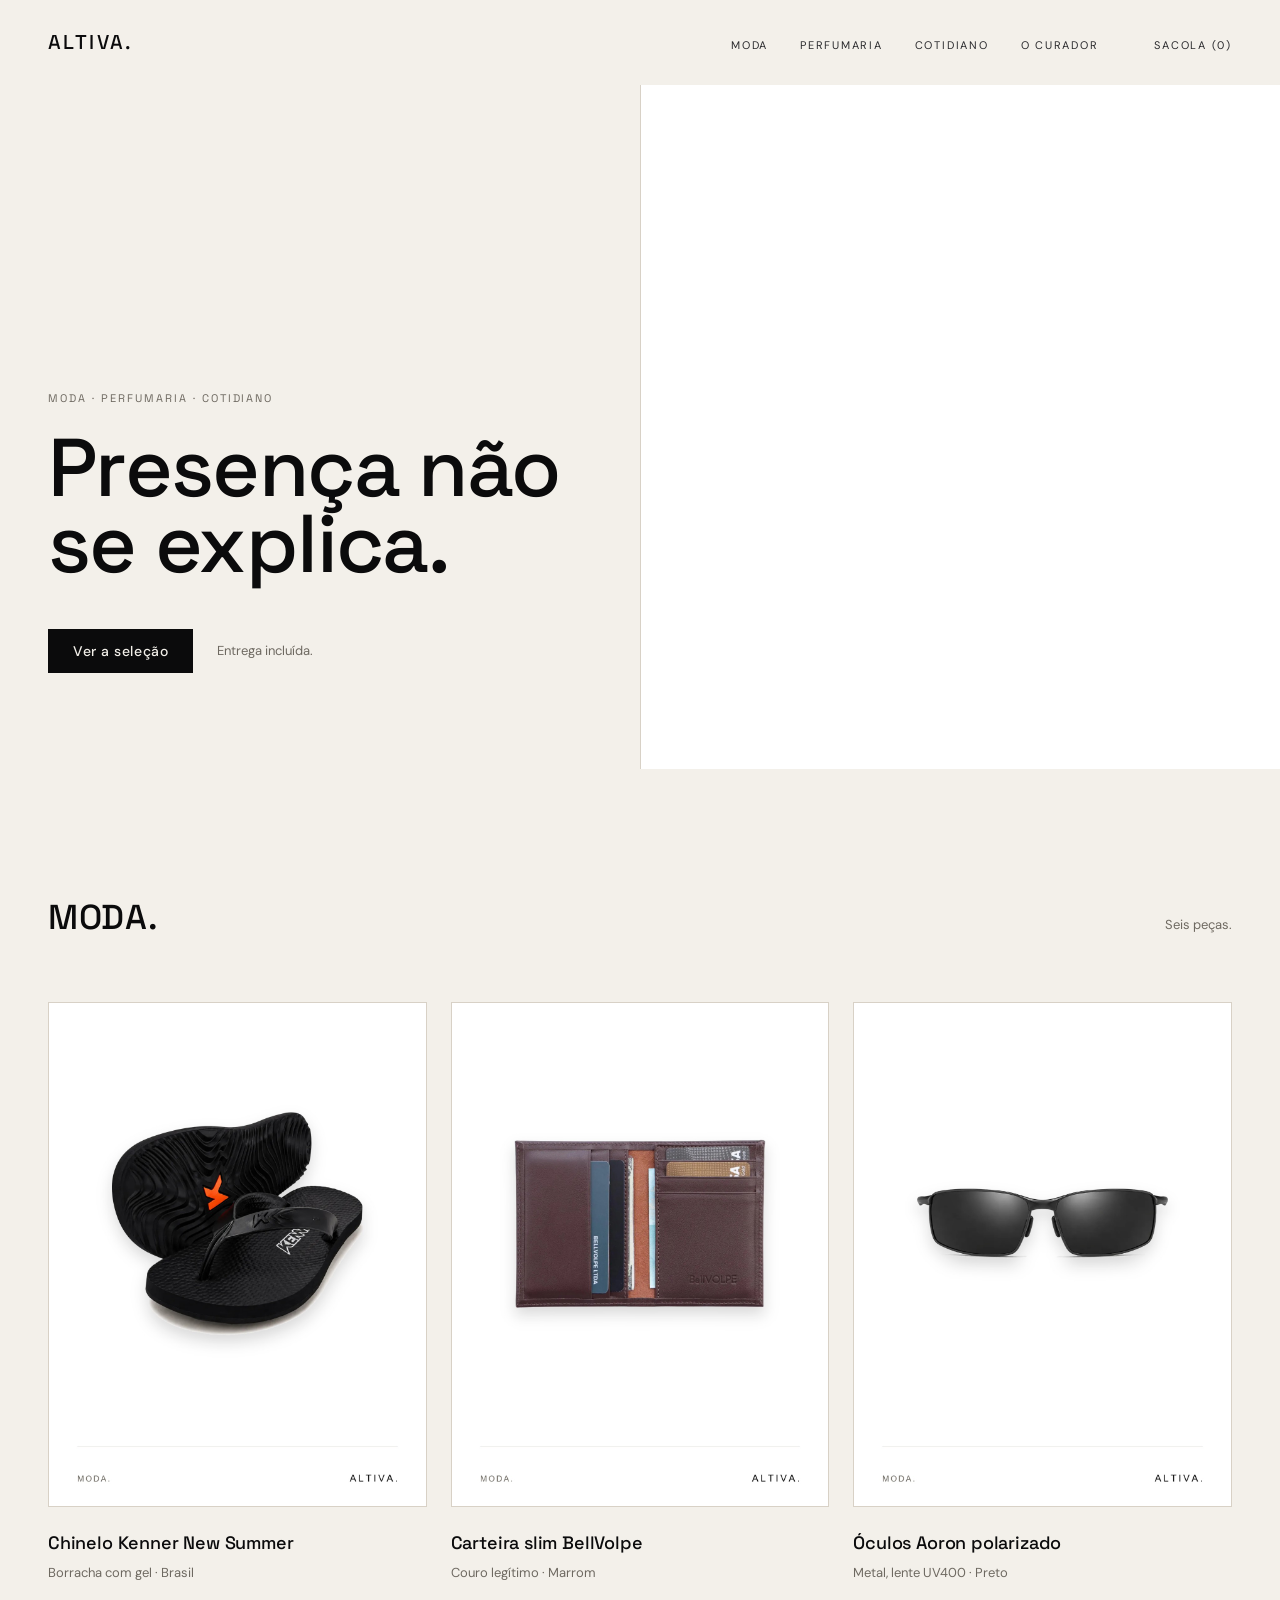
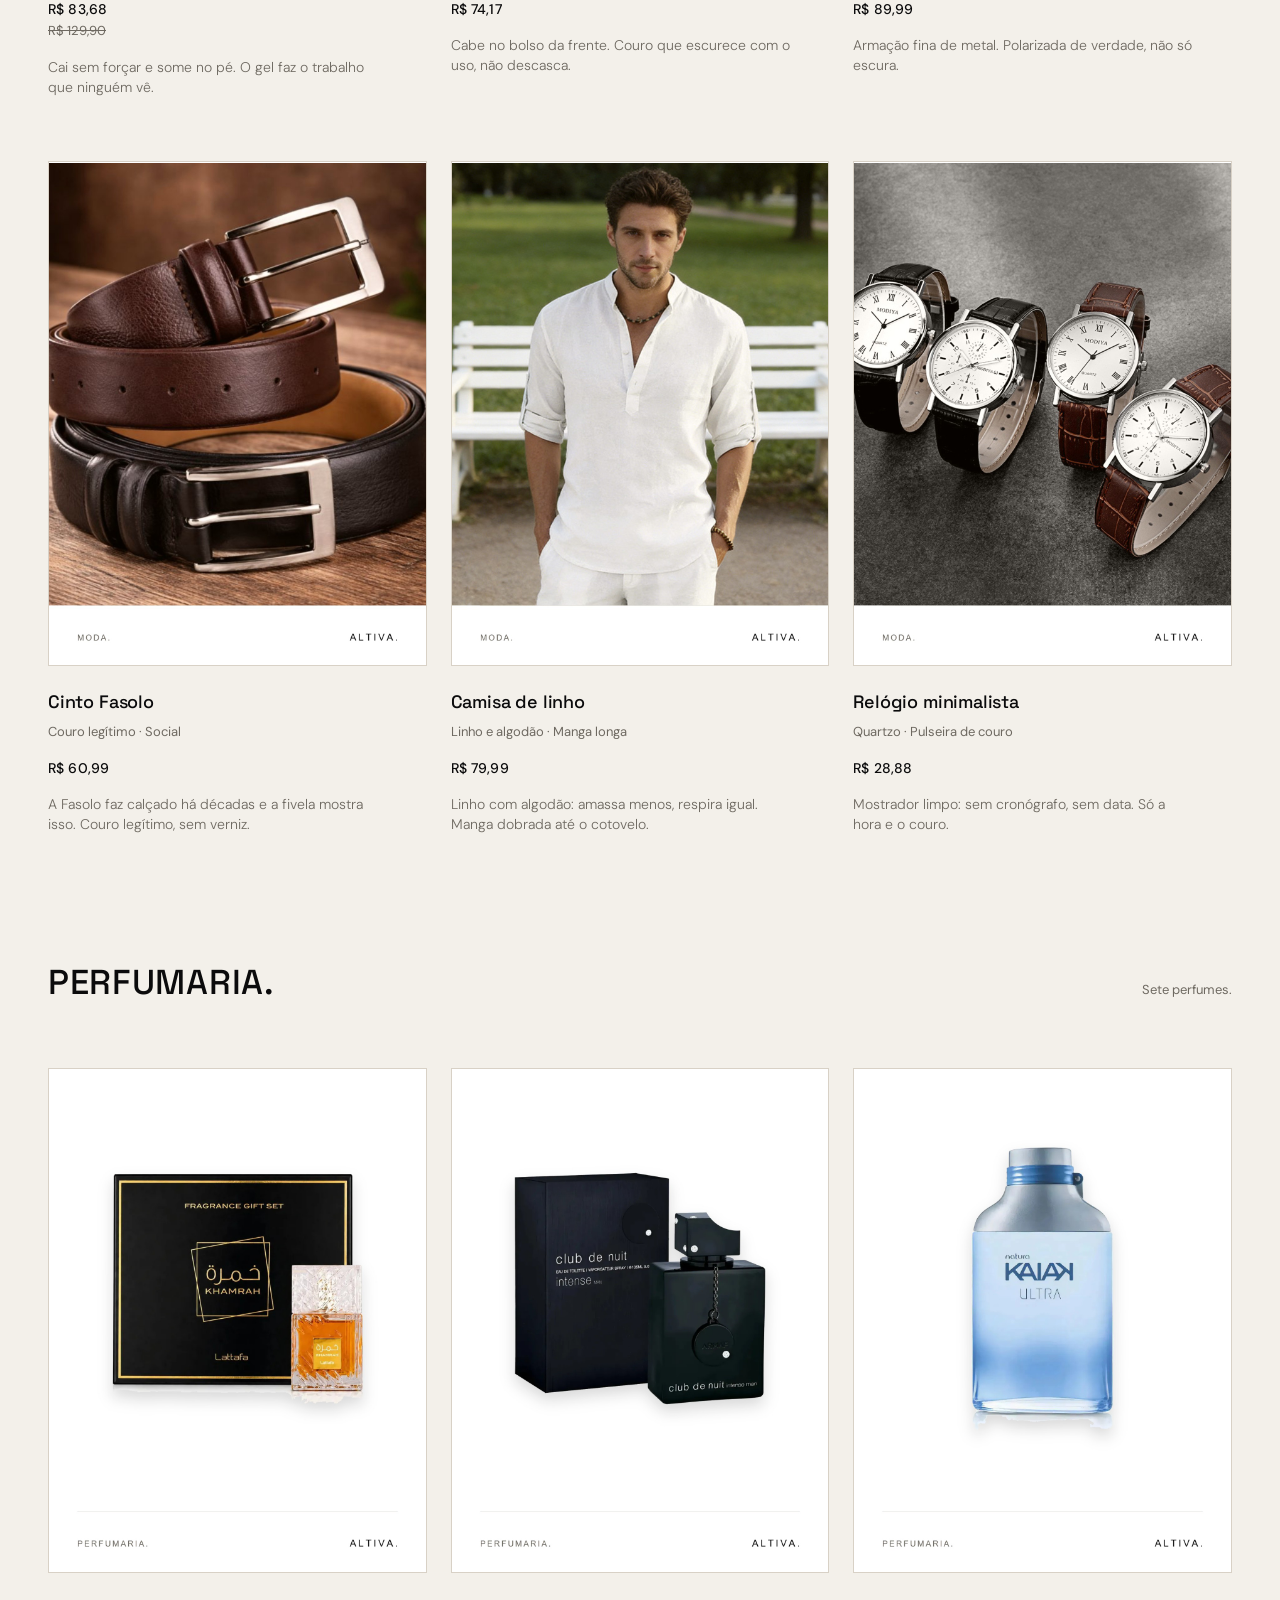
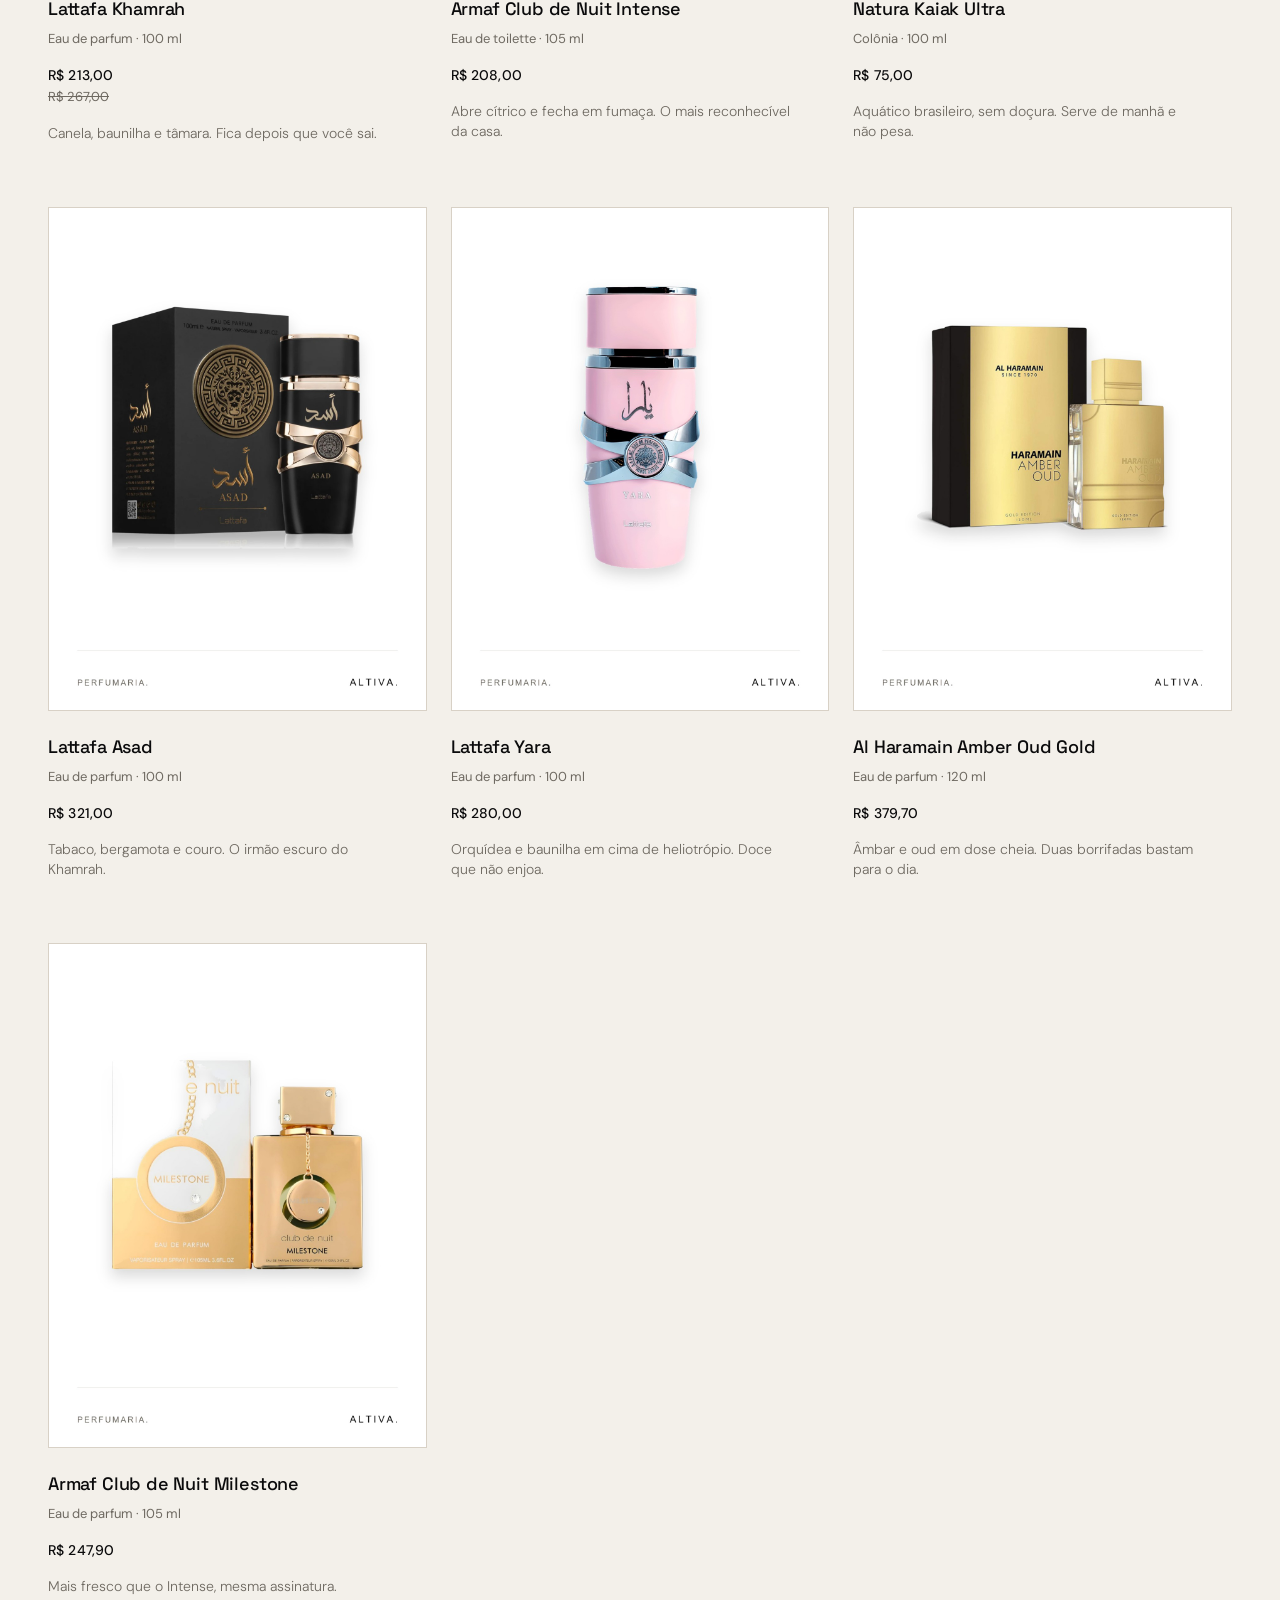
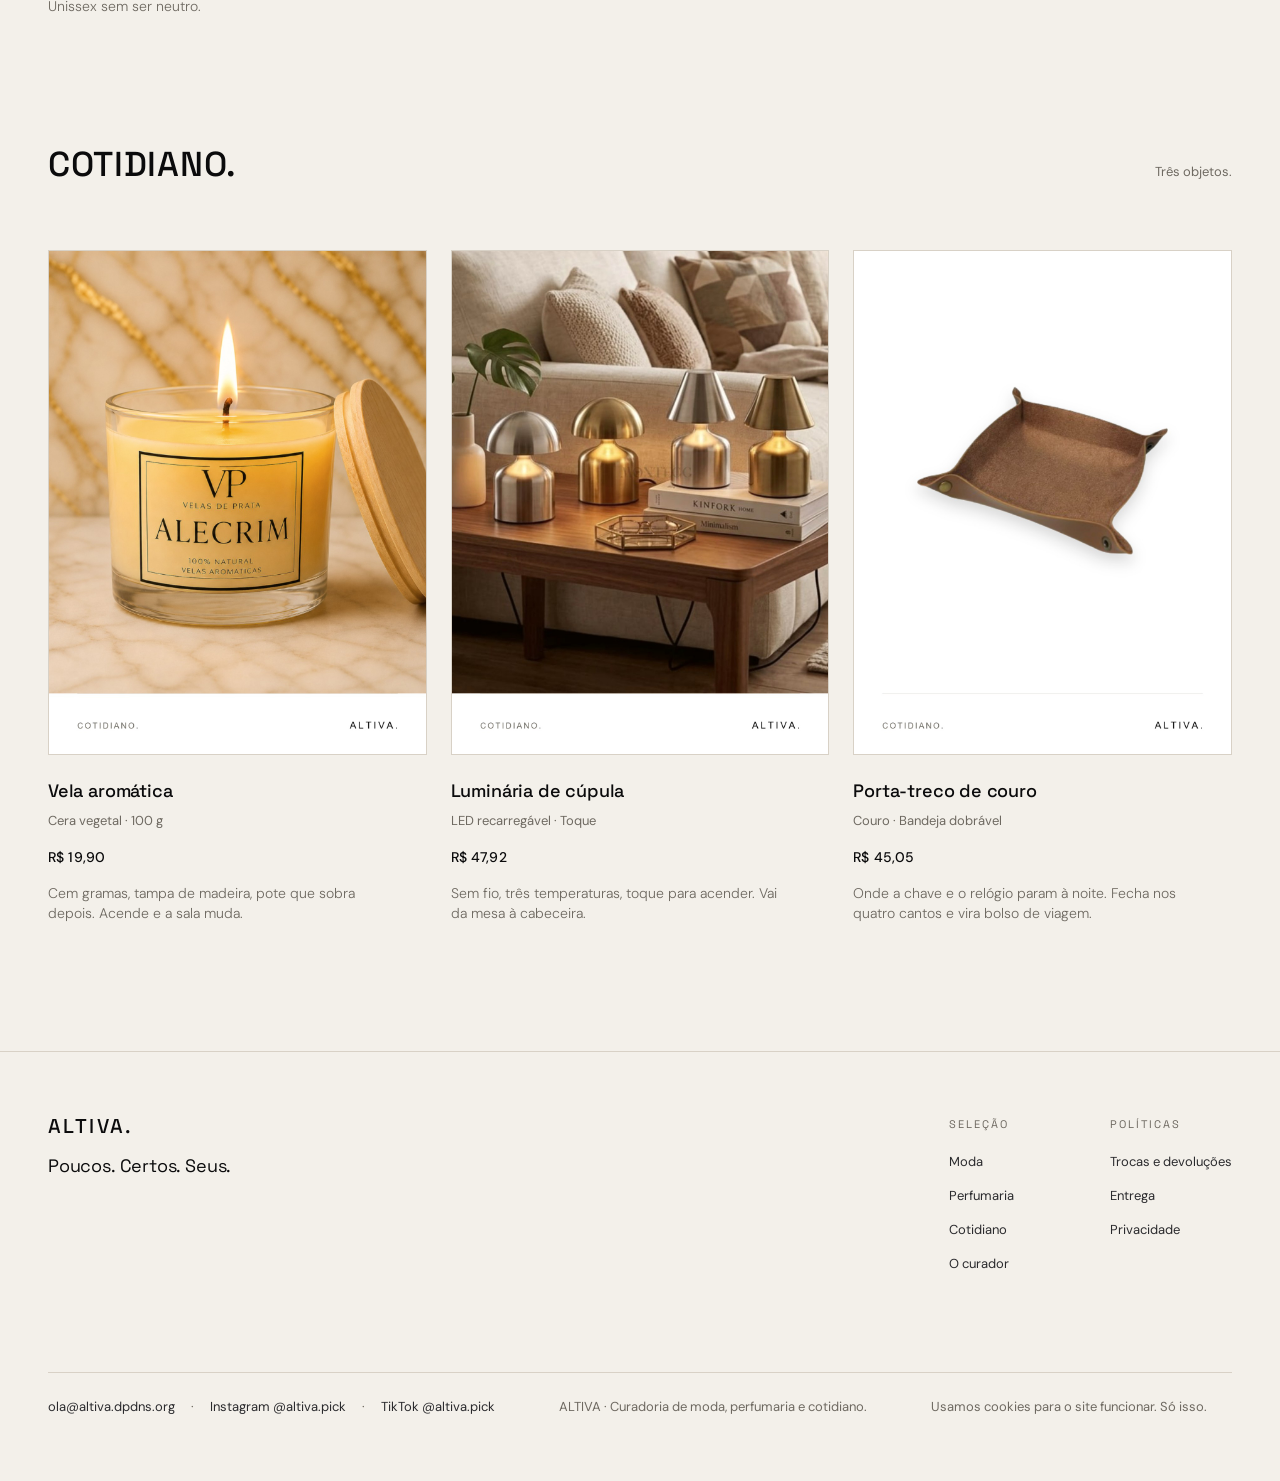
==== commit 382761d1: "Selecao com 16 produtos" ====
--- a/index.html
+++ b/index.html
@@ -120,7 +120,7 @@
 
       <div class="selecao__cabecalho">
         <h2 class="t1 t1--versal">PERFUMARIA.</h2>
-        <p class="apoio">Cinco perfumes.</p>
+        <p class="apoio">Sete perfumes.</p>
       </div>
 
       <div class="grade">
@@ -148,6 +148,22 @@
           <p class="apoio cartao__tecnica">Colônia · 100 ml</p>
           <p class="preco cartao__preco">R$ 75,00</p>
           <p class="cartao__razao">Aquático brasileiro, sem doçura. Serve de manhã e não pesa.</p>
+        </a>
+
+        <a class="cartao" href="https://s.shopee.com.br/6fhISEnuqT" target="_blank" rel="noopener sponsored nofollow">
+          <div class="cartao__foto"><img class="cartao__img" src="produtos/imagens/perfumaria-04.jpg" alt="Lattafa Asad" loading="lazy"></div>
+          <h3 class="cartao__nome">Lattafa Asad</h3>
+          <p class="apoio cartao__tecnica">Eau de parfum · 100 ml</p>
+          <p class="preco cartao__preco">R$ 321,00</p>
+          <p class="cartao__razao">Tabaco, bergamota e couro. O irmão escuro do Khamrah.</p>
+        </a>
+
+        <a class="cartao" href="https://s.shopee.com.br/9fKu1mp1Wm" target="_blank" rel="noopener sponsored nofollow">
+          <div class="cartao__foto"><img class="cartao__img" src="produtos/imagens/perfumaria-05.jpg" alt="Lattafa Yara" loading="lazy"></div>
+          <h3 class="cartao__nome">Lattafa Yara</h3>
+          <p class="apoio cartao__tecnica">Eau de parfum · 100 ml</p>
+          <p class="preco cartao__preco">R$ 280,00</p>
+          <p class="cartao__razao">Orquídea e baunilha em cima de heliotrópio. Doce que não enjoa.</p>
         </a>
 
         <a class="cartao" href="https://s.shopee.com.br/6Al1nIyDMT" target="_blank" rel="noopener sponsored nofollow">
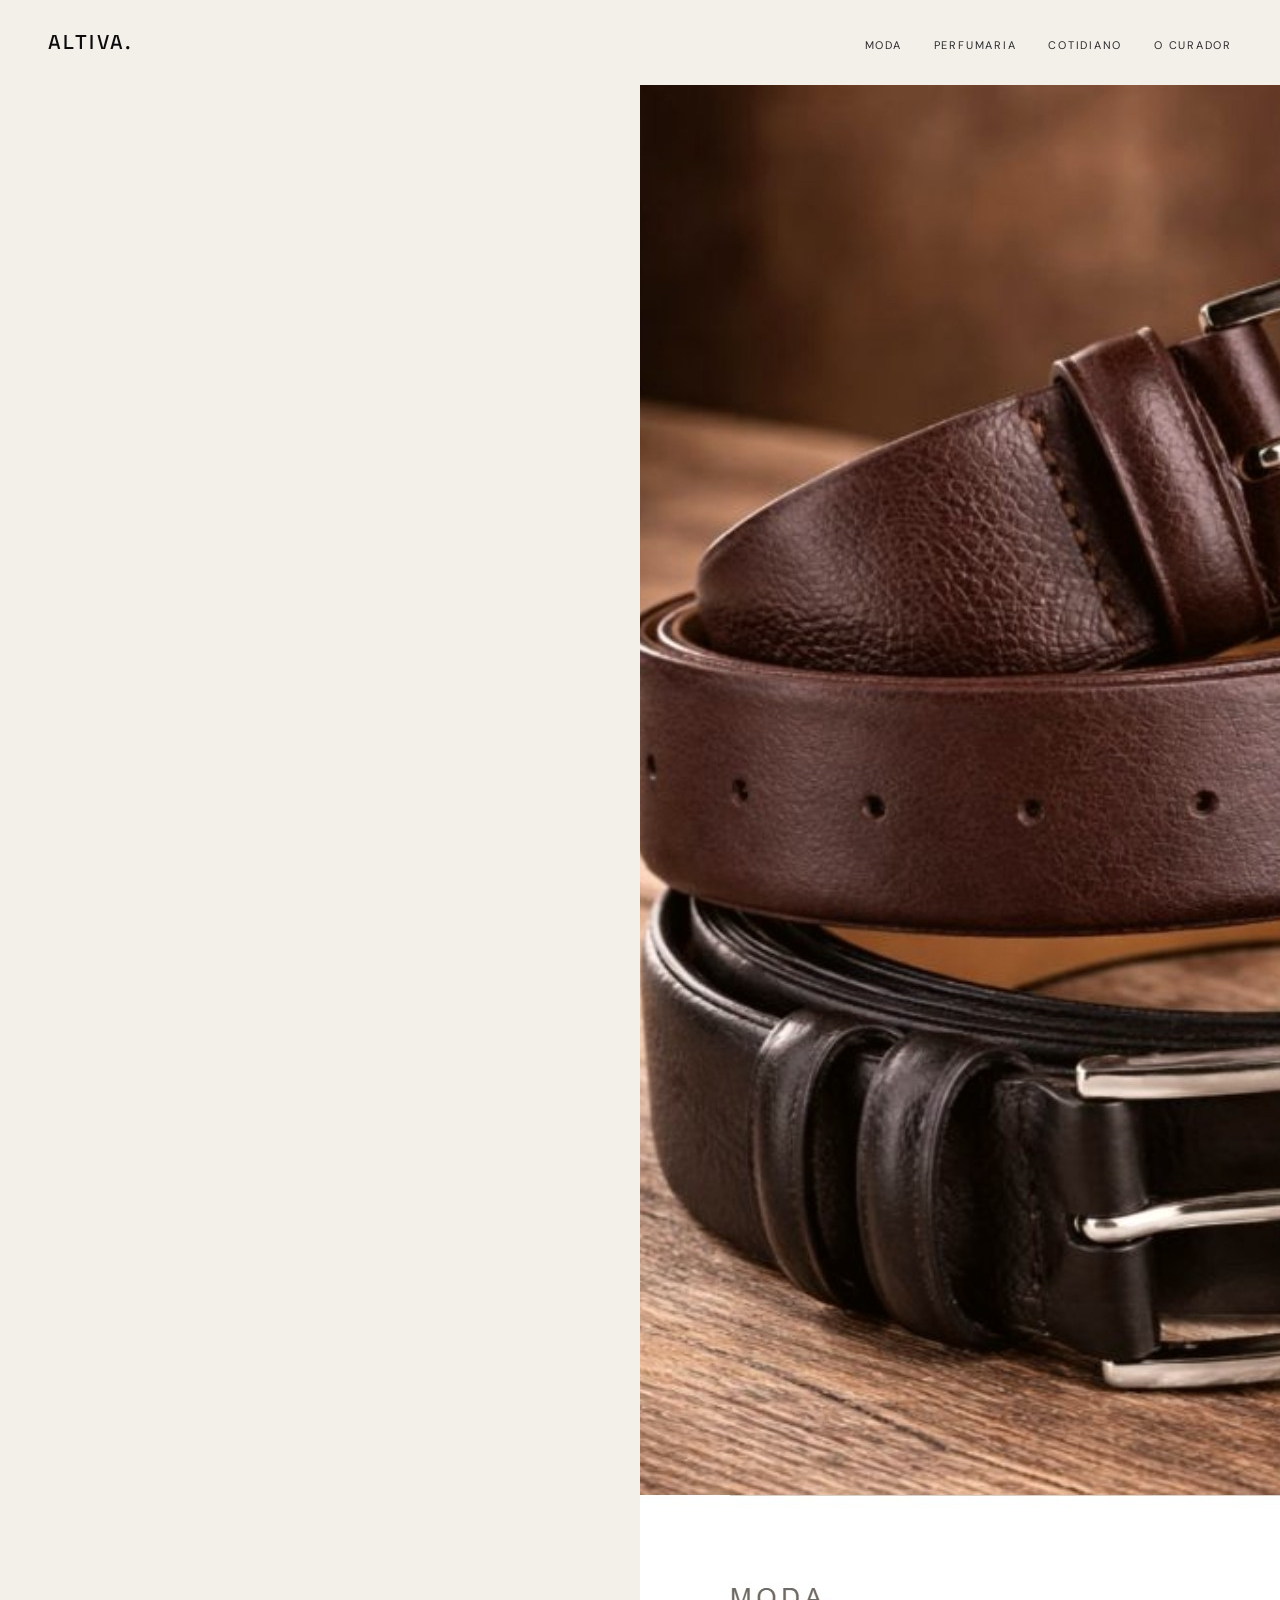
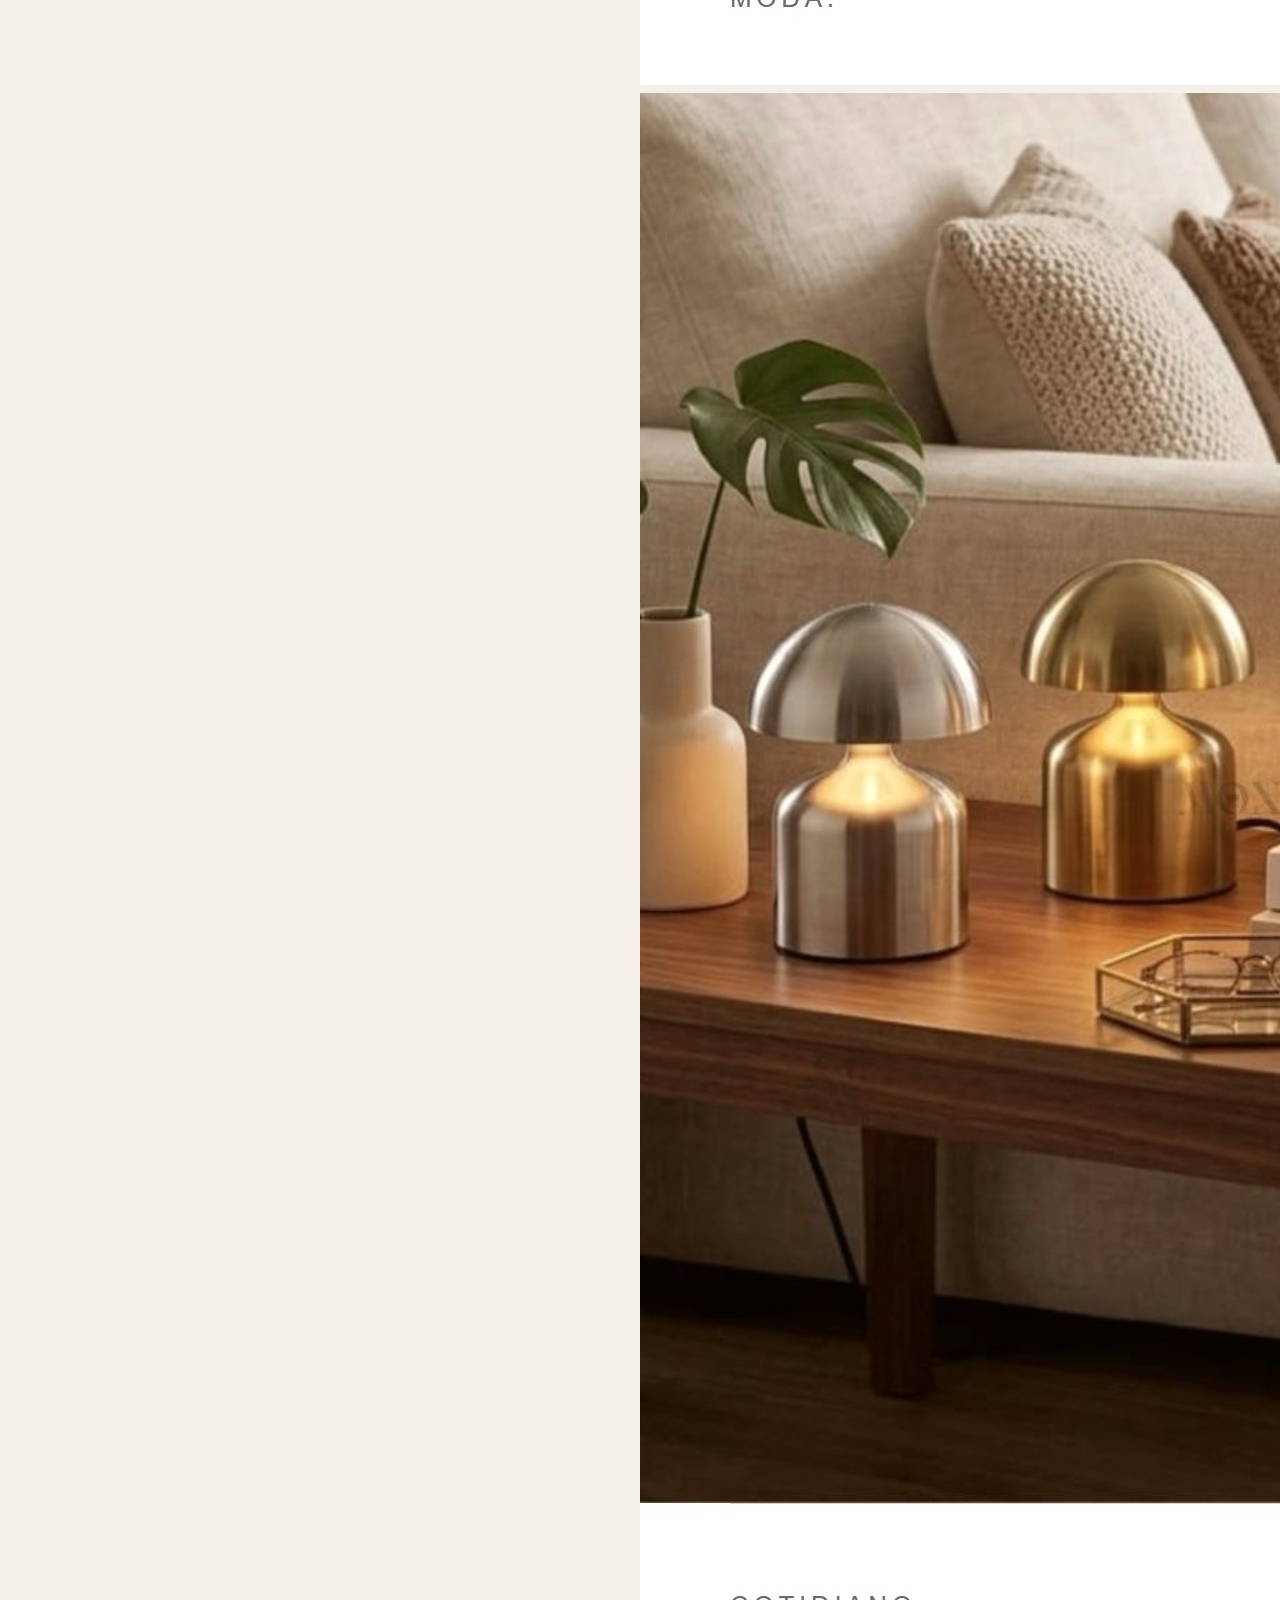
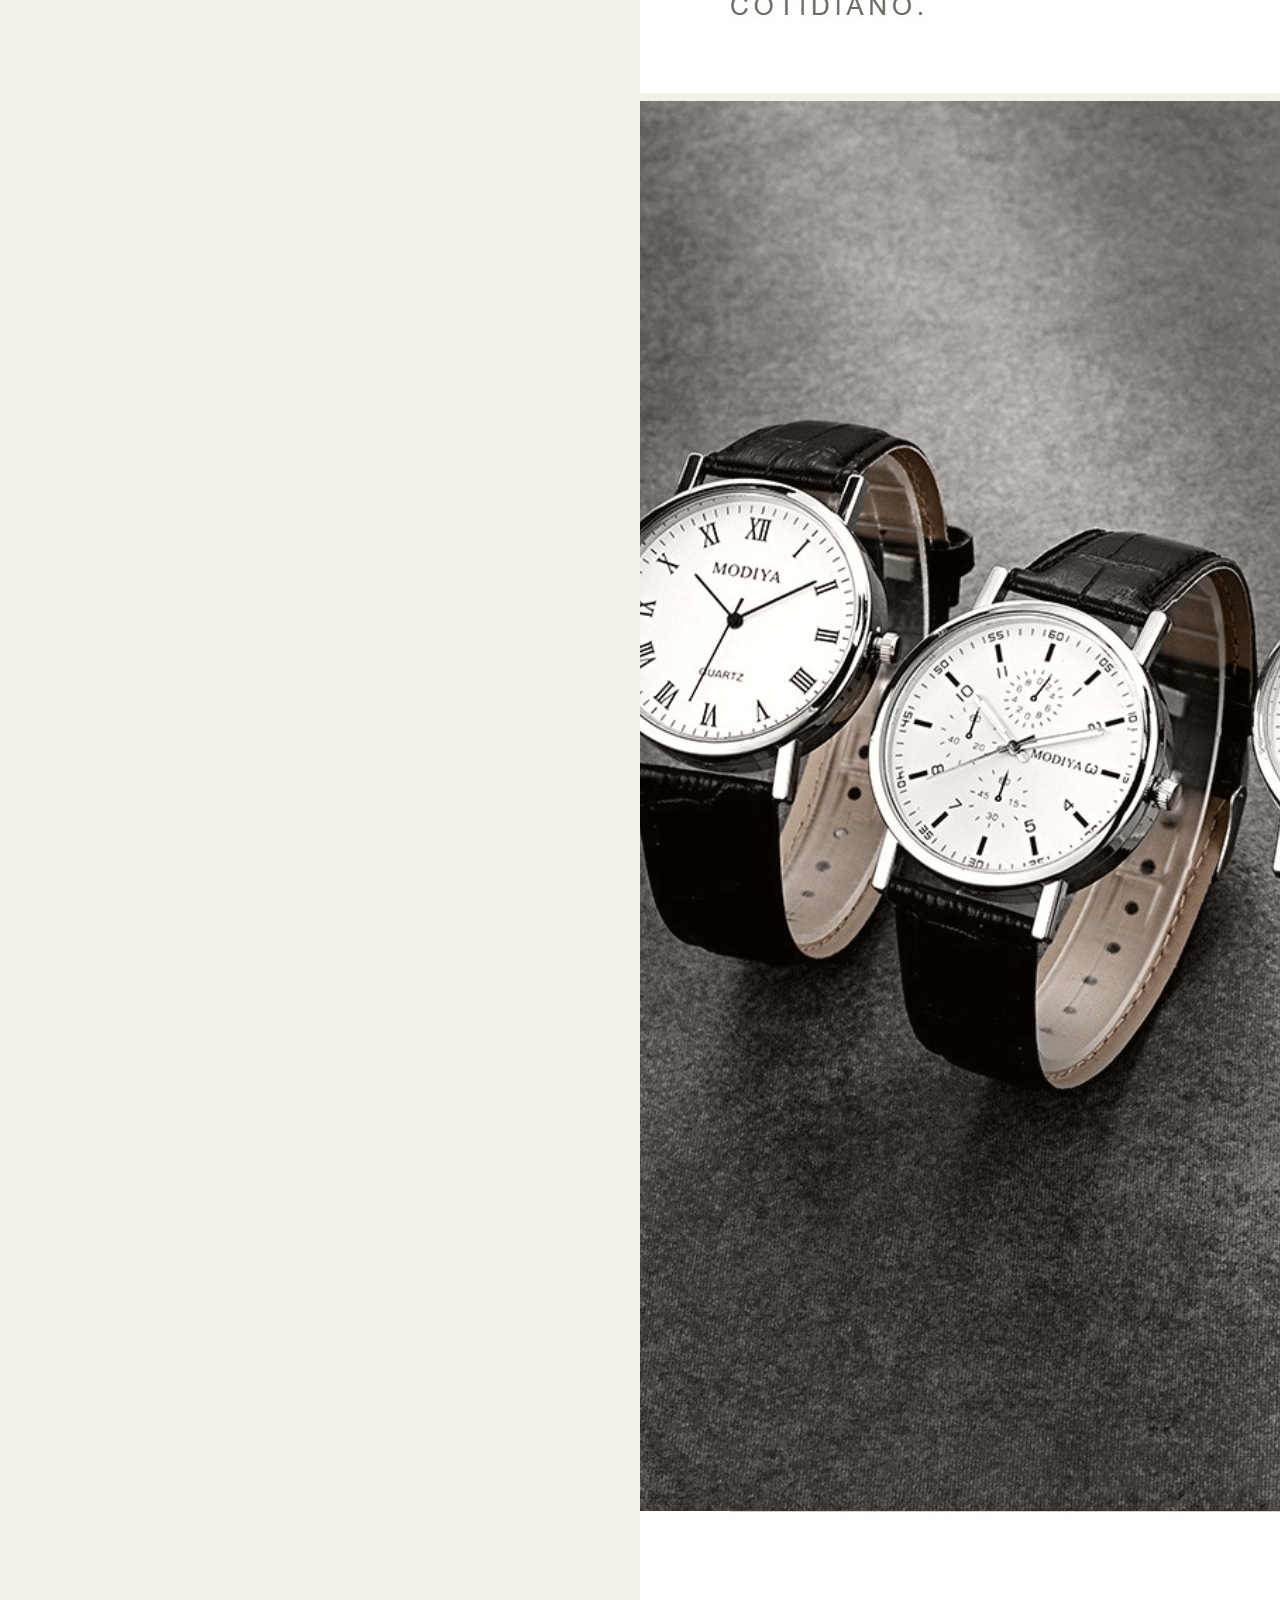
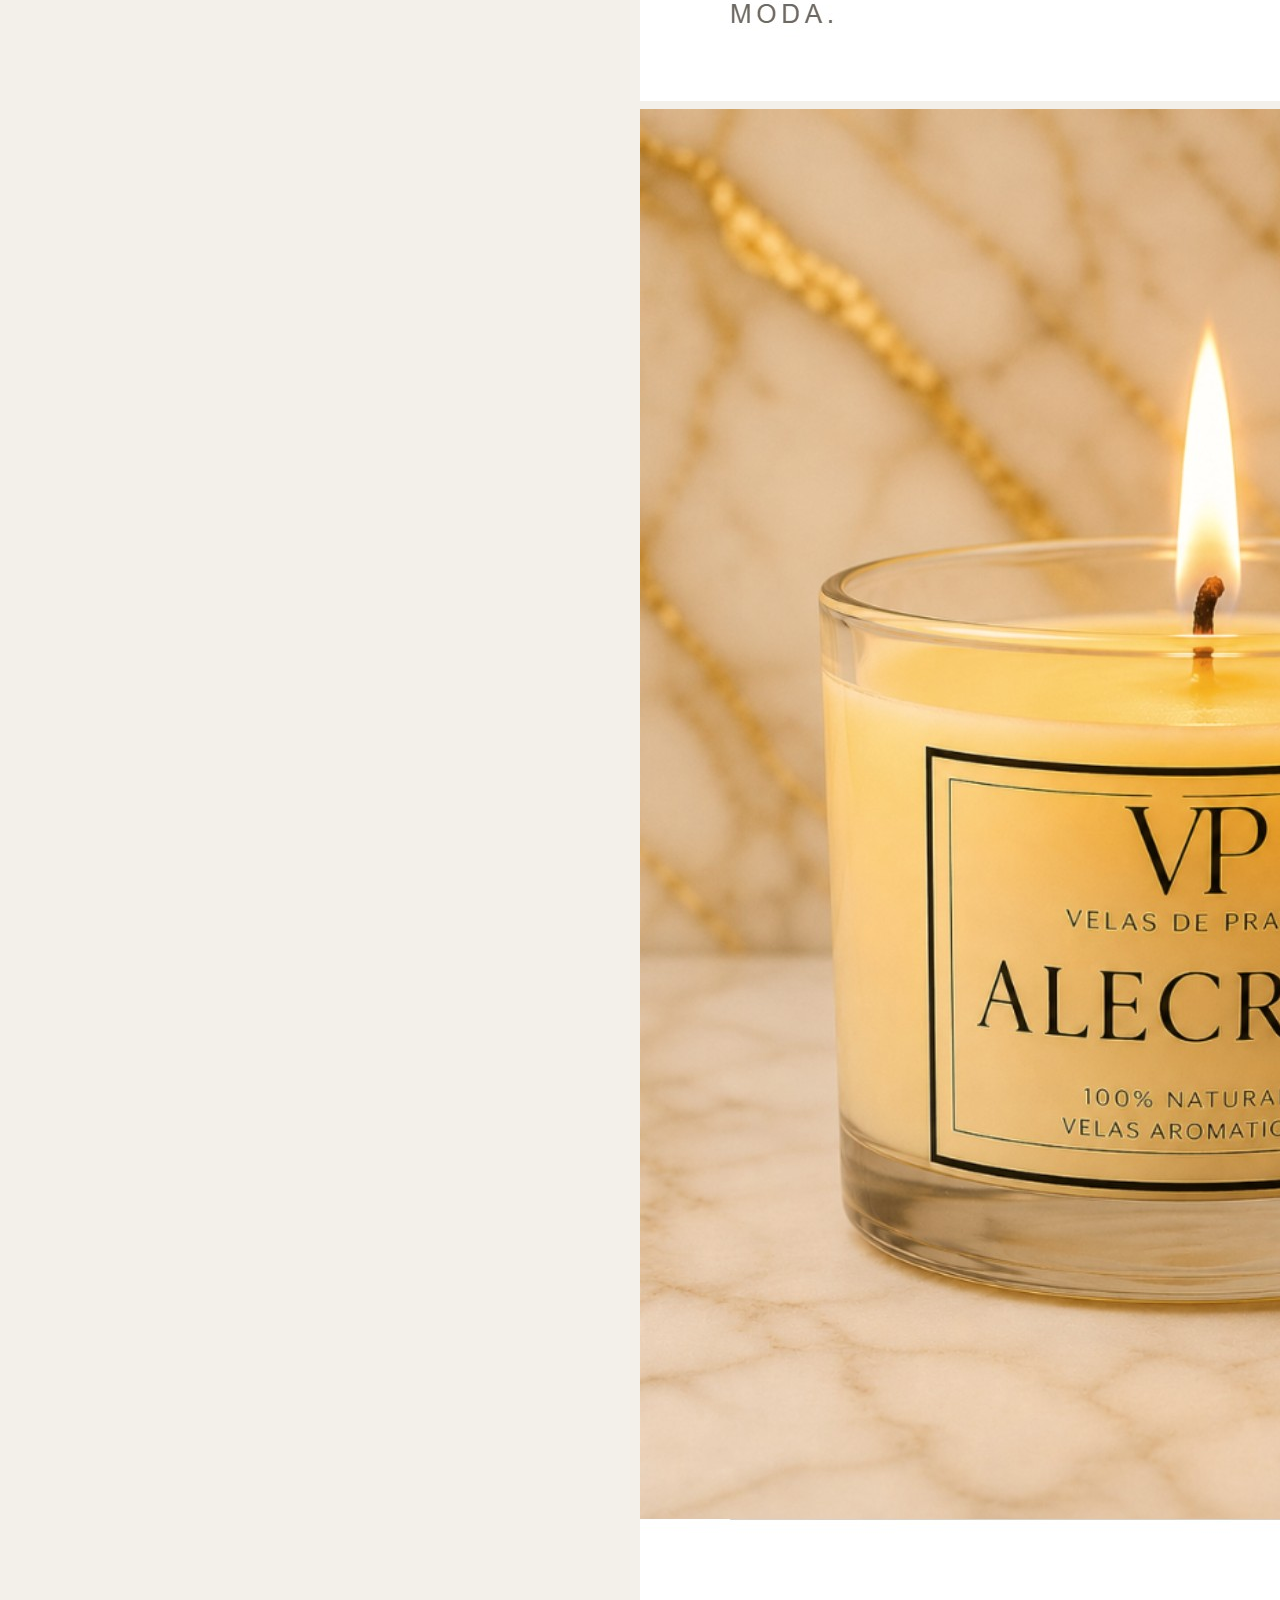
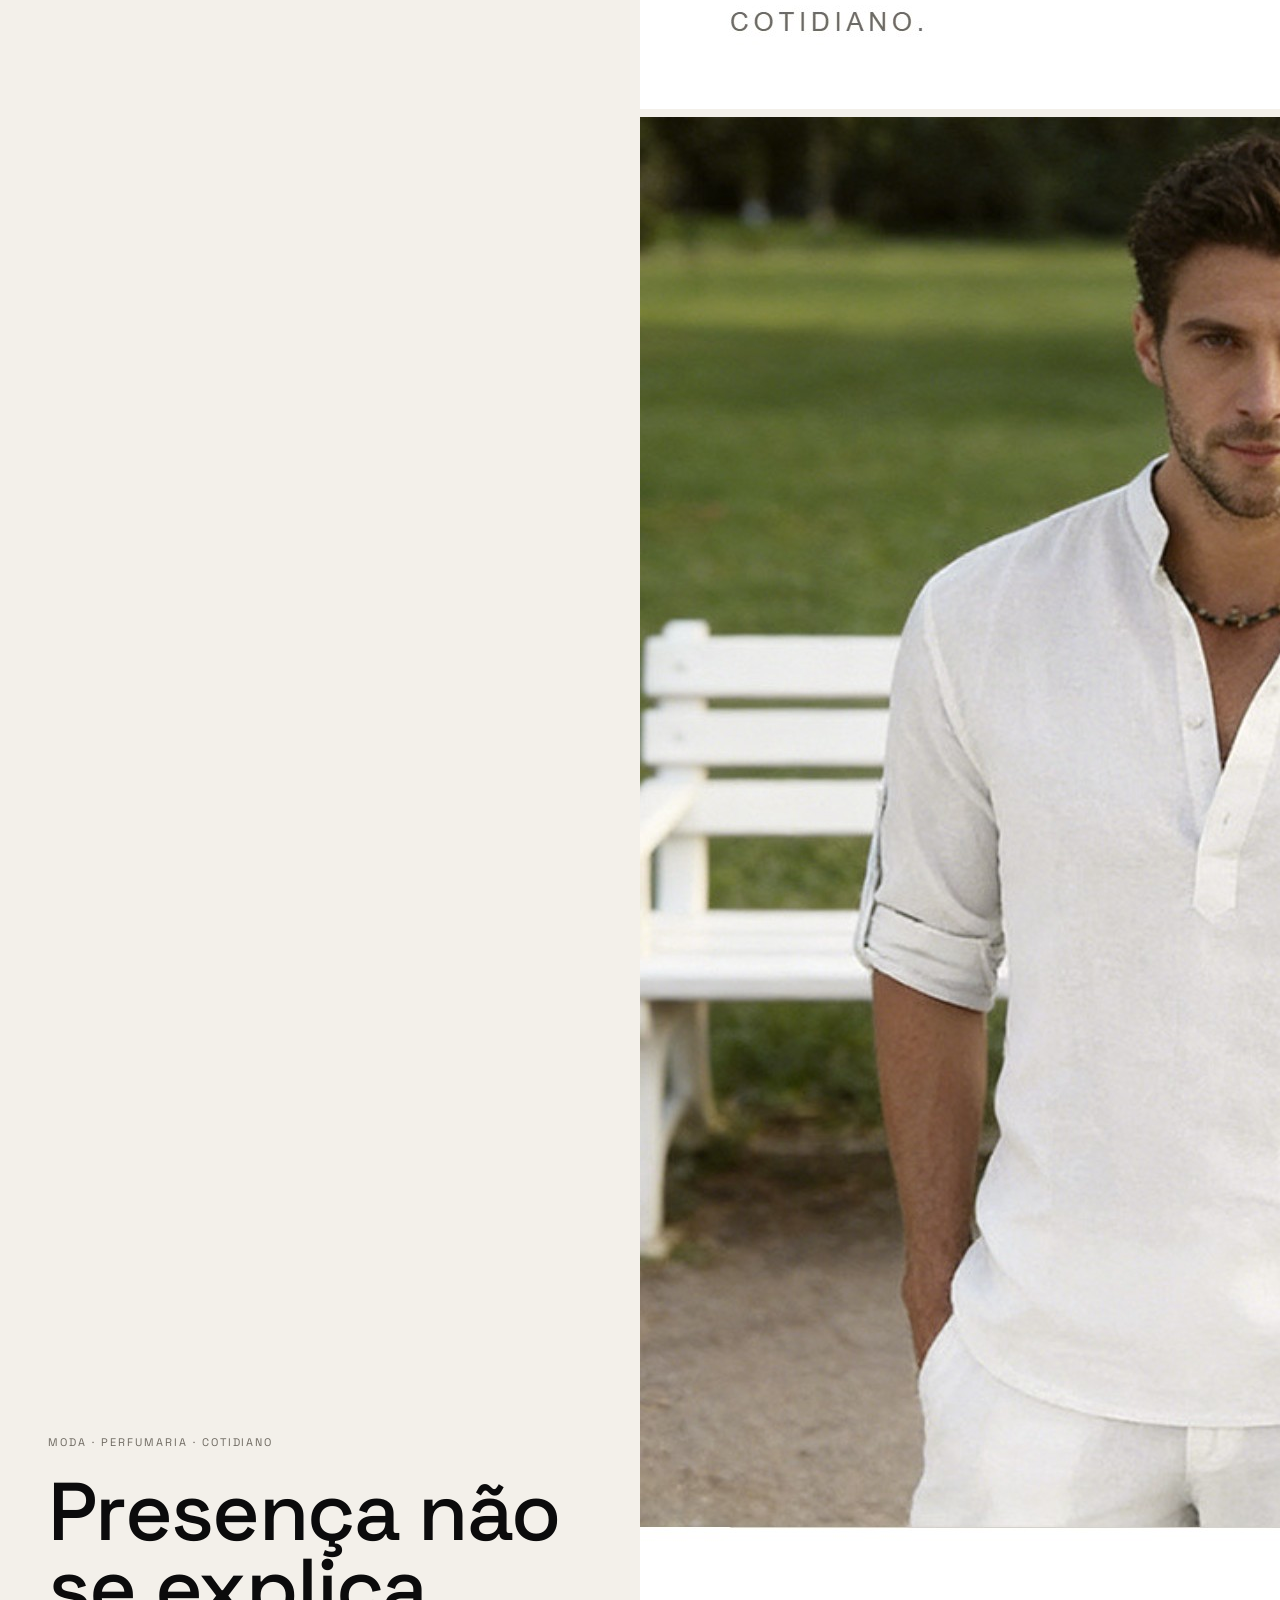
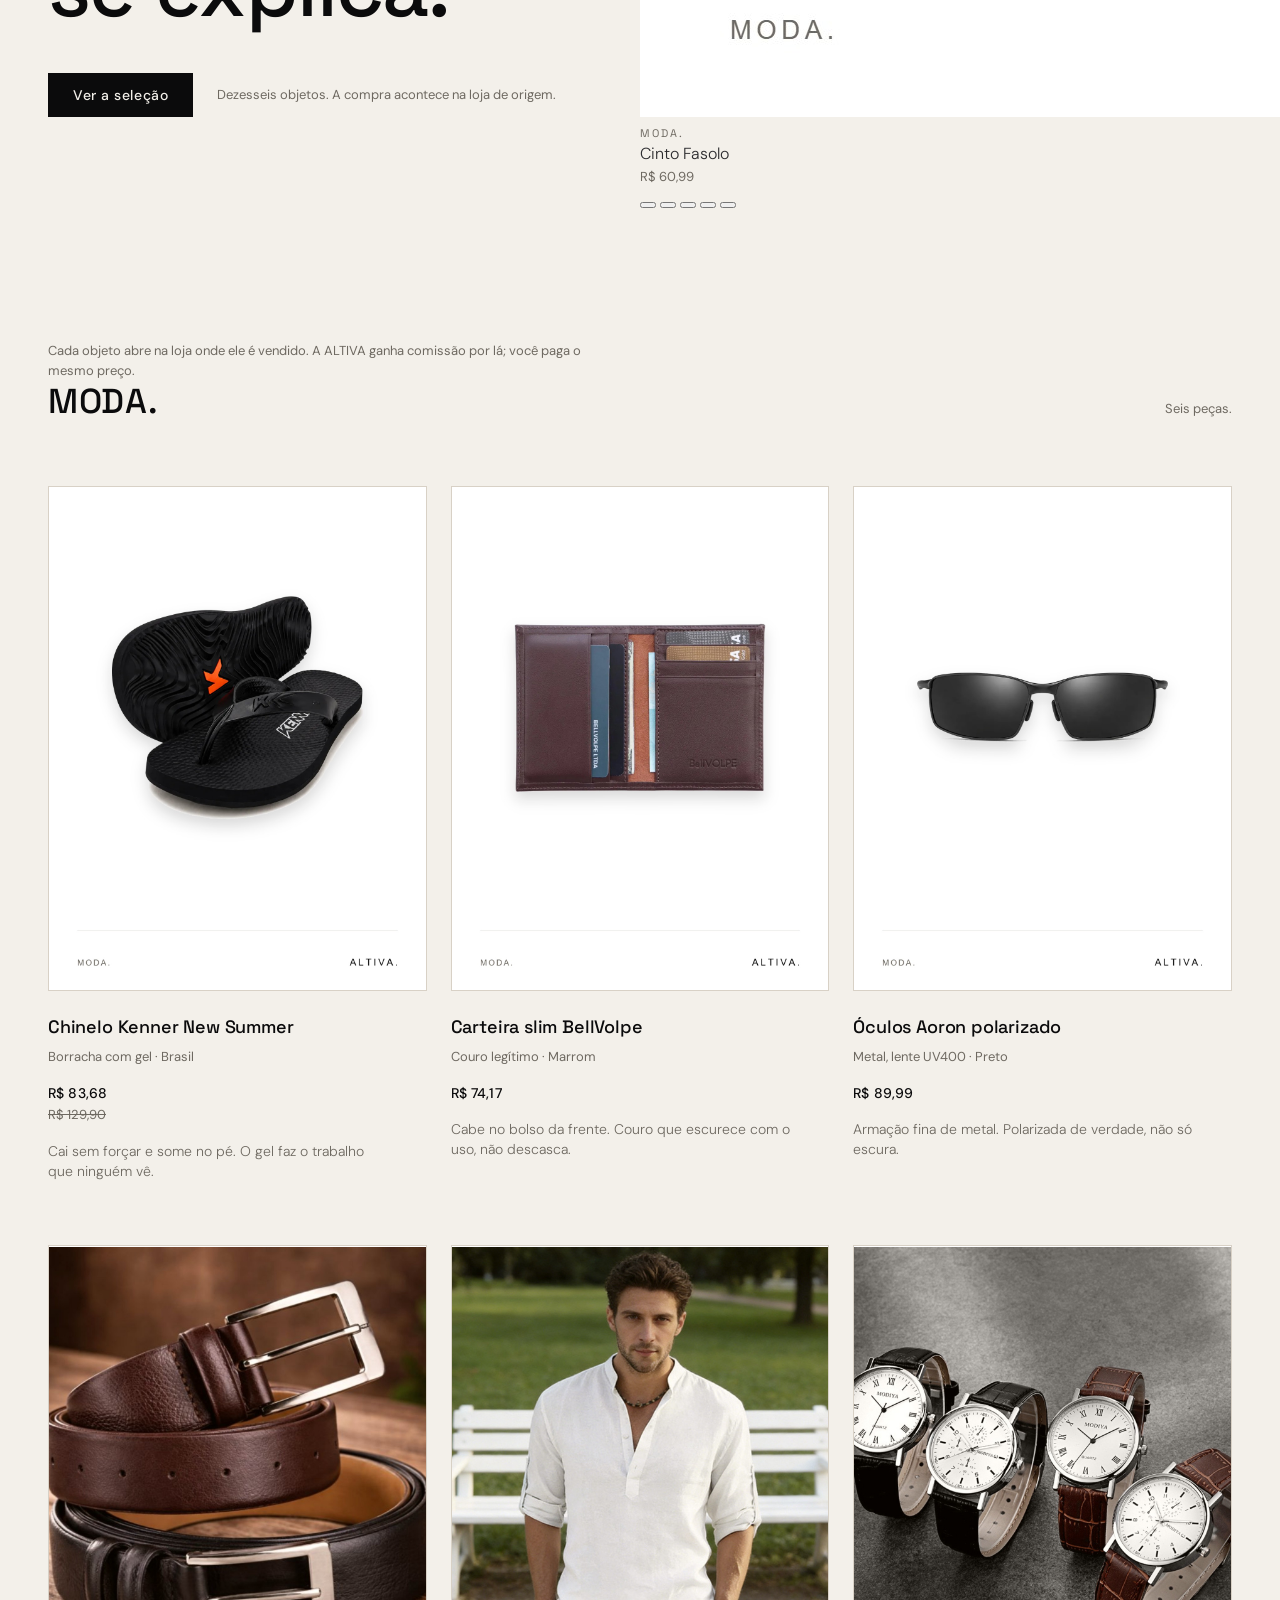
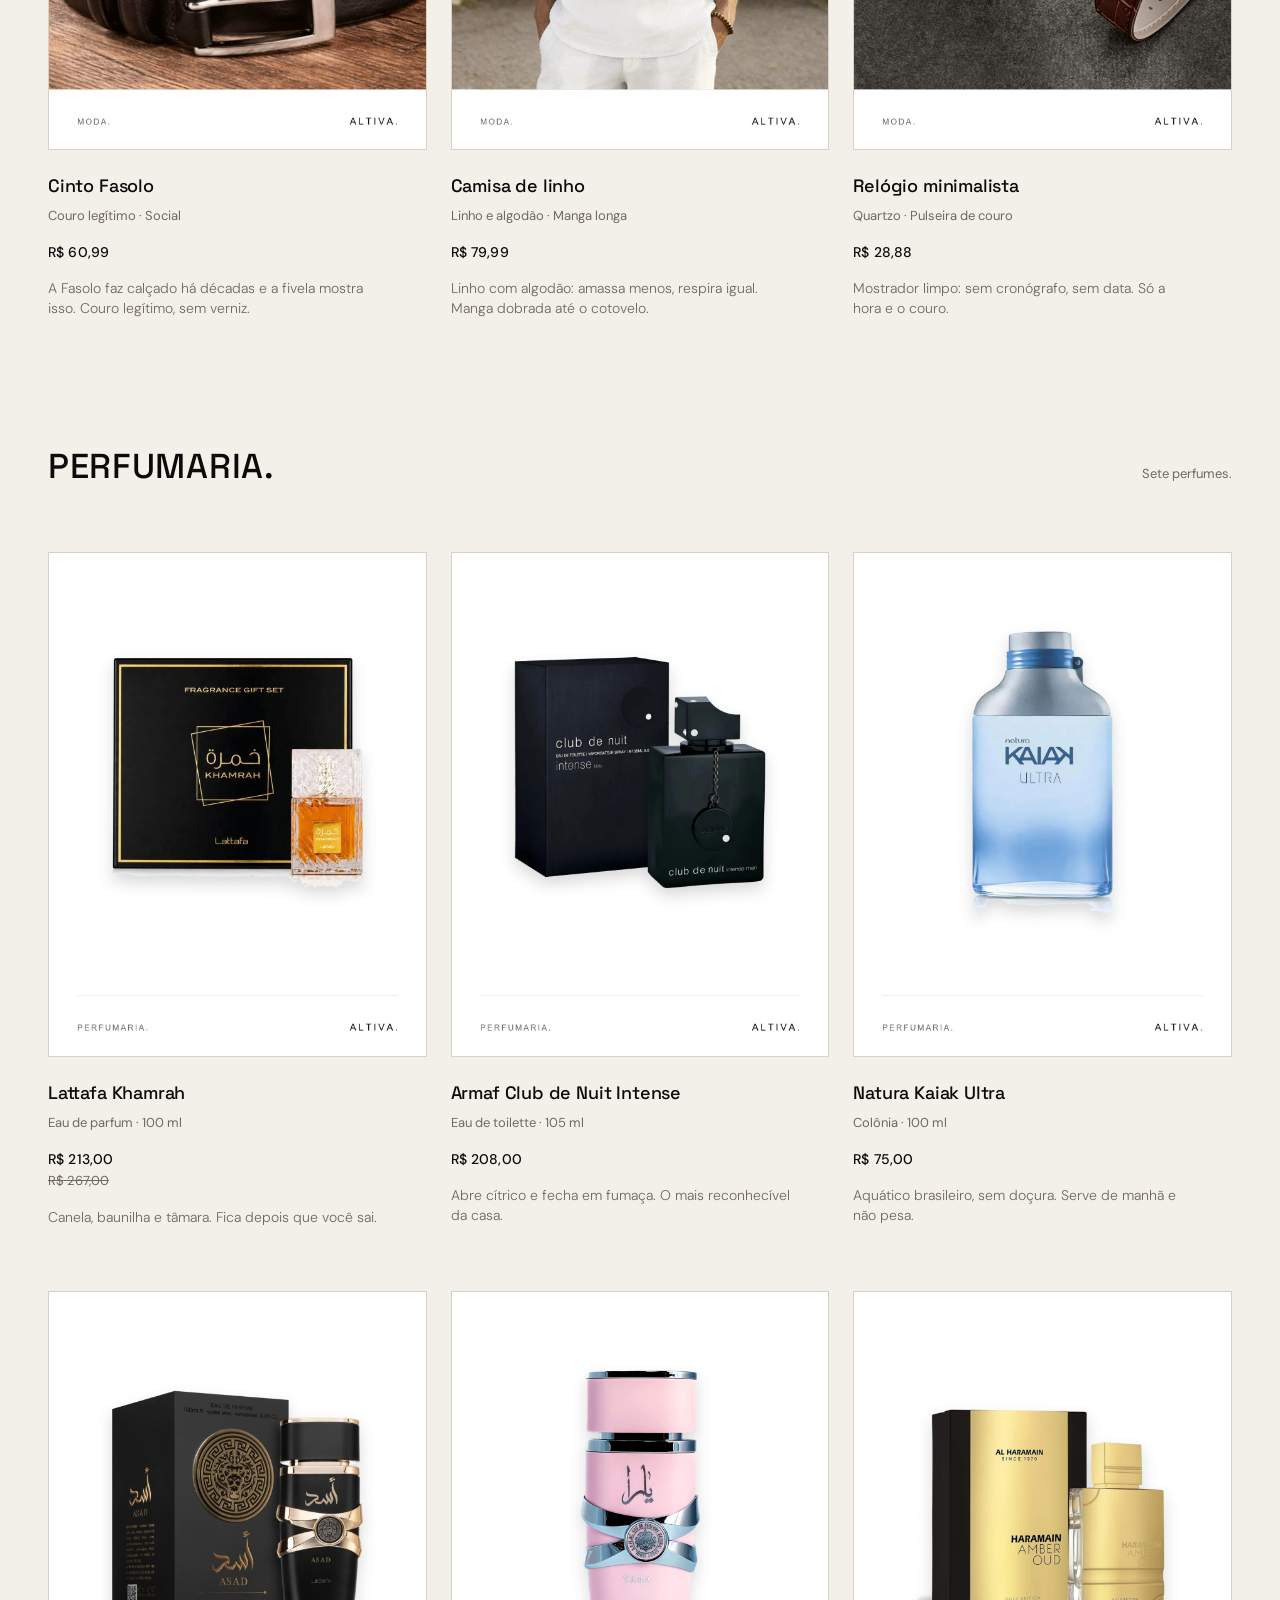
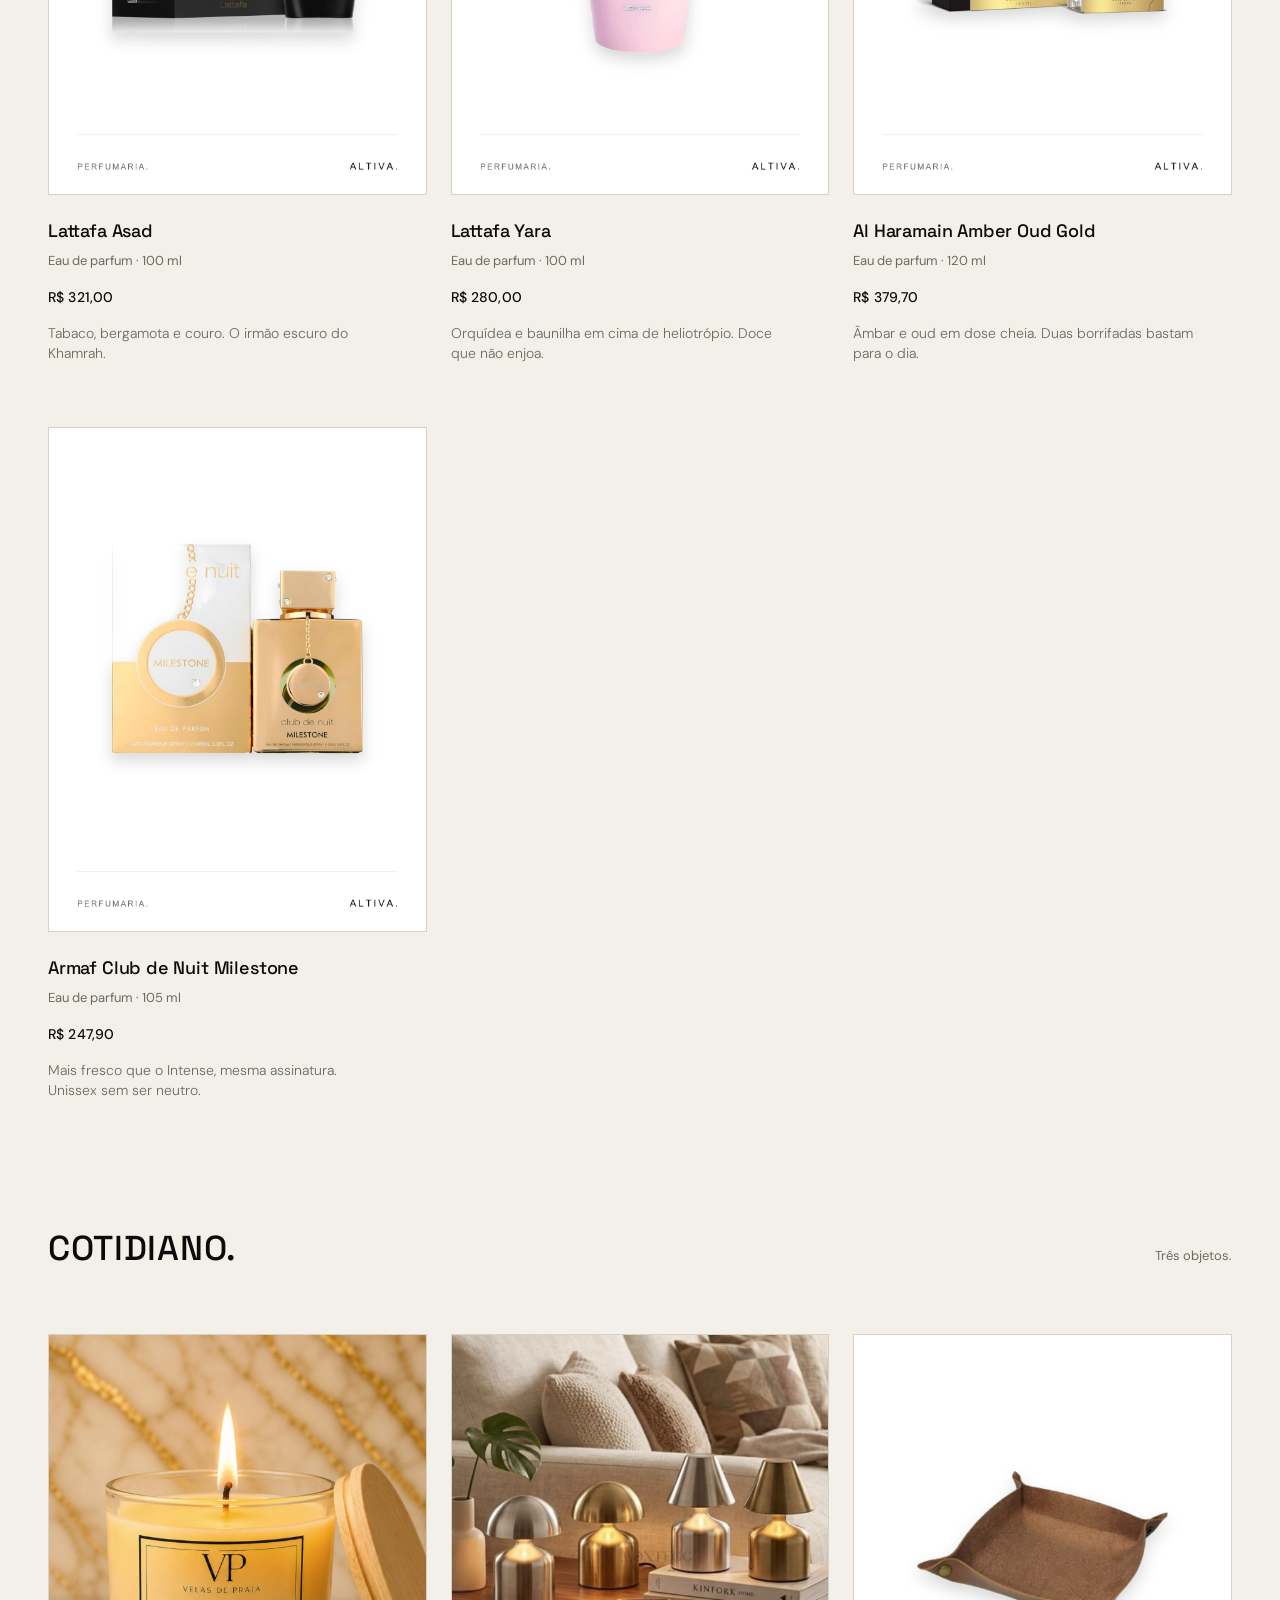
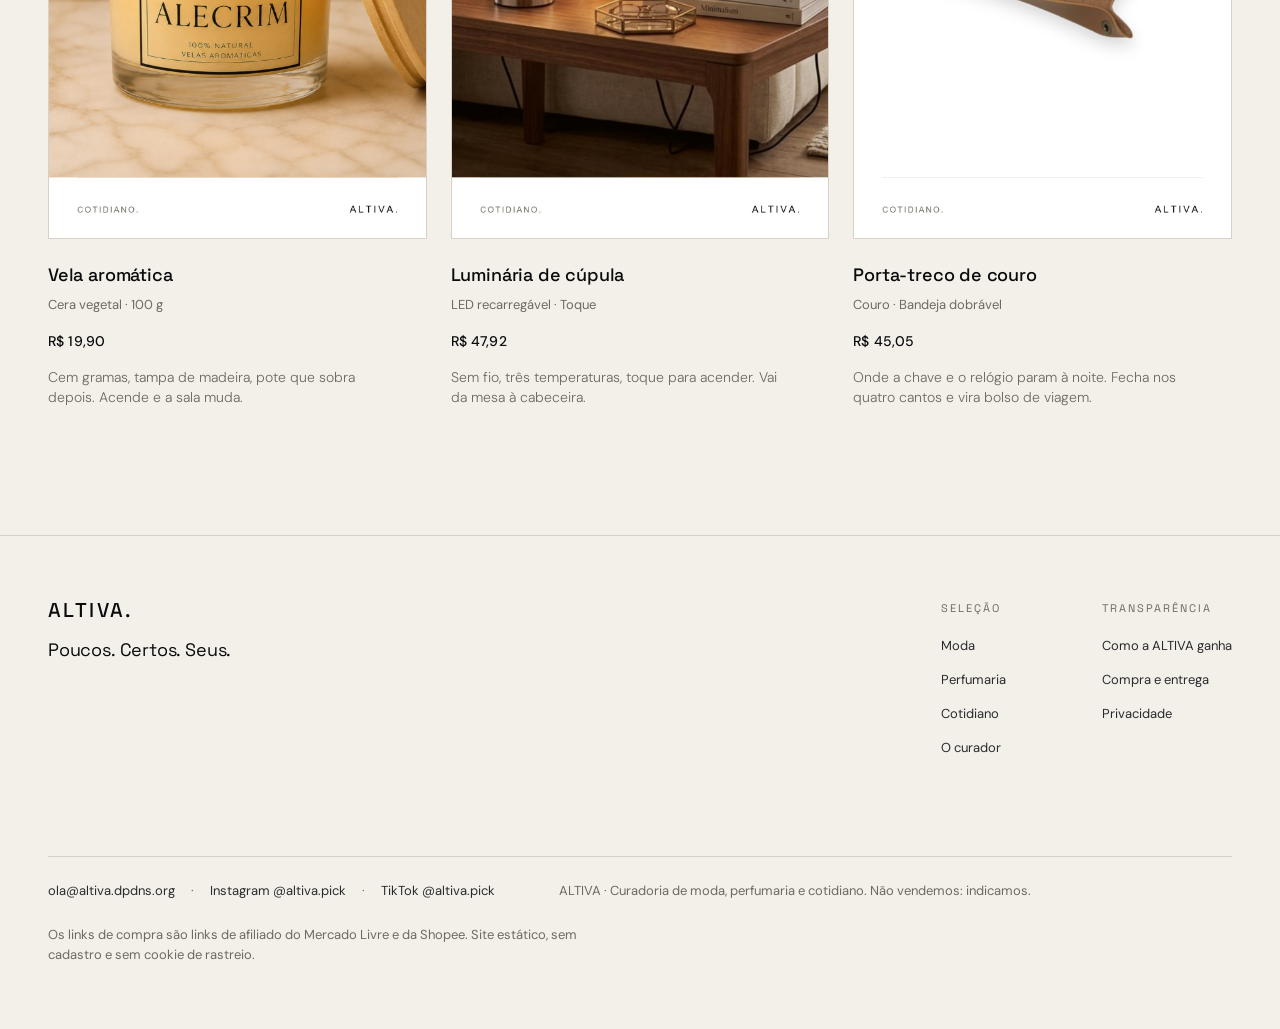
==== commit cac6269f: "Site de afiliado, nao de loja: vitrine no hero, fora a sacola, politicas reescritas" ====
--- a/index.html
+++ b/index.html
@@ -27,33 +27,63 @@
       <a class="nav__item" href="#perfumaria">PERFUMARIA</a>
       <a class="nav__item" href="#cotidiano">COTIDIANO</a>
       <a class="nav__item" href="curador.html">O CURADOR</a>
-      <a class="nav__item nav__sacola" href="#selecao">SACOLA (0)</a>
     </nav>
   </div>
 </header>
 
 <main>
 
-  <!-- ==========================================================
-       Hero. Metade texto, metade objeto. Um botão. Sem carrossel.
-       ========================================================== -->
   <section class="hero" aria-labelledby="slogan">
     <div class="hero__texto">
-      <p class="rotulo hero__rotulo">Moda · Perfumaria · Cotidiano</p>
-      <h1 class="display" id="slogan">Presença não<br>se explica.</h1>
+      <p class="rotulo hero__rotulo">Moda &middot; Perfumaria &middot; Cotidiano</p>
+      <h1 class="display" id="slogan">Presen&ccedil;a n&atilde;o<br>se explica.</h1>
       <div class="hero__acao">
-        <a class="btn btn--primario" href="#selecao">Ver a seleção</a>
-        <span class="apoio">Entrega incluída.</span>
-      </div>
-    </div>
-    <div class="hero__objeto" role="img" aria-label="Casaco e frasco sobre fundo Blanc"></div>
+        <a class="btn btn--primario" href="#selecao">Ver a sele&ccedil;&atilde;o</a>
+        <span class="apoio">Dezesseis objetos. A compra acontece na loja de origem.</span>
+      </div>
+    </div>
+
+    <div class="vitrine" id="vitrine">
+      <a class="vitrine__quadro is-ativo" href="https://s.shopee.com.br/LnErhIjz7" target="_blank" rel="noopener sponsored nofollow"
+         data-secao="MODA." data-nome="Cinto Fasolo" data-preco="R$ 60,99" aria-label="Cinto Fasolo, R$ 60,99, abre na loja">
+        <img class="vitrine__img" src="produtos/imagens/moda-04.jpg" alt="Cinto Fasolo">
+      </a>
+      <a class="vitrine__quadro" href="https://s.shopee.com.br/6fhIODwJLc" target="_blank" rel="noopener sponsored nofollow"
+         data-secao="COTIDIANO." data-nome="Luminária de cúpula" data-preco="R$ 47,92" aria-label="Luminária de cúpula, R$ 47,92, abre na loja">
+        <img class="vitrine__img" src="produtos/imagens/cotidiano-02.jpg" alt="Luminária de cúpula" loading="lazy">
+      </a>
+      <a class="vitrine__quadro" href="https://s.shopee.com.br/5folDfL0CJ" target="_blank" rel="noopener sponsored nofollow"
+         data-secao="MODA." data-nome="Relógio minimalista" data-preco="R$ 28,88" aria-label="Relógio minimalista, R$ 28,88, abre na loja">
+        <img class="vitrine__img" src="produtos/imagens/moda-06.jpg" alt="Relógio minimalista" loading="lazy">
+      </a>
+      <a class="vitrine__quadro" href="https://s.shopee.com.br/6VNsBuwwgZ" target="_blank" rel="noopener sponsored nofollow"
+         data-secao="COTIDIANO." data-nome="Vela aromática" data-preco="R$ 19,90" aria-label="Vela aromática, R$ 19,90, abre na loja">
+        <img class="vitrine__img" src="produtos/imagens/cotidiano-01.jpg" alt="Vela aromática" loading="lazy">
+      </a>
+      <a class="vitrine__quadro" href="https://s.shopee.com.br/3B7QEyJkEI" target="_blank" rel="noopener sponsored nofollow"
+         data-secao="MODA." data-nome="Camisa de linho" data-preco="R$ 79,99" aria-label="Camisa de linho, R$ 79,99, abre na loja">
+        <img class="vitrine__img" src="produtos/imagens/moda-05.jpg" alt="Camisa de linho" loading="lazy">
+      </a>
+      <div class="vitrine__legenda">
+        <p class="rotulo vitrine__secao">MODA.</p>
+        <p class="vitrine__nome">Cinto Fasolo</p>
+        <p class="apoio vitrine__preco">R$ 60,99</p>
+      </div>
+      <div class="vitrine__marcas">
+        <button class="vitrine__marca is-ativo" type="button" aria-label="Ver Cinto Fasolo"></button>
+        <button class="vitrine__marca" type="button" aria-label="Ver Luminária de cúpula"></button>
+        <button class="vitrine__marca" type="button" aria-label="Ver Relógio minimalista"></button>
+        <button class="vitrine__marca" type="button" aria-label="Ver Vela aromática"></button>
+        <button class="vitrine__marca" type="button" aria-label="Ver Camisa de linho"></button>
+      </div>
+    </div>
   </section>
 
-  <!-- ==========================================================
-       Seleção. Duas seções, três colunas, sem filtros visíveis.
-       ========================================================== -->
-  <section class="secao faixa" id="selecao" aria-label="Seleção">
+  <section class="secao faixa" id="selecao" aria-label="Sele&ccedil;&atilde;o">
     <div class="limite">
+
+      <p class="apoio selecao__aviso">Cada objeto abre na loja onde ele &eacute; vendido.
+      A ALTIVA ganha comiss&atilde;o por l&aacute;; voc&ecirc; paga o mesmo pre&ccedil;o.</p>
 
     <div class="secao__grupo" id="moda">
 
@@ -64,7 +94,7 @@
 
       <div class="grade">
 
-        <a class="cartao" href="https://meli.la/2CSTyG4" target="_blank" rel="noopener sponsored nofollow">
+        <a class="cartao revelar" href="https://meli.la/2CSTyG4" target="_blank" rel="noopener sponsored nofollow">
           <div class="cartao__foto"><img class="cartao__img" src="produtos/imagens/moda-01.jpg" alt="Chinelo Kenner New Summer" loading="lazy"></div>
           <h3 class="cartao__nome">Chinelo Kenner New Summer</h3>
           <p class="apoio cartao__tecnica">Borracha com gel · Brasil</p>
@@ -73,7 +103,7 @@
           <p class="cartao__razao">Cai sem forçar e some no pé. O gel faz o trabalho que ninguém vê.</p>
         </a>
 
-        <a class="cartao" href="https://meli.la/1Yf7Lys" target="_blank" rel="noopener sponsored nofollow">
+        <a class="cartao revelar" href="https://meli.la/1Yf7Lys" target="_blank" rel="noopener sponsored nofollow">
           <div class="cartao__foto"><img class="cartao__img" src="produtos/imagens/moda-02.jpg" alt="Carteira slim BellVolpe" loading="lazy"></div>
           <h3 class="cartao__nome">Carteira slim BellVolpe</h3>
           <p class="apoio cartao__tecnica">Couro legítimo · Marrom</p>
@@ -81,7 +111,7 @@
           <p class="cartao__razao">Cabe no bolso da frente. Couro que escurece com o uso, não descasca.</p>
         </a>
 
-        <a class="cartao" href="https://meli.la/12cT33s" target="_blank" rel="noopener sponsored nofollow">
+        <a class="cartao revelar" href="https://meli.la/12cT33s" target="_blank" rel="noopener sponsored nofollow">
           <div class="cartao__foto"><img class="cartao__img" src="produtos/imagens/moda-03.jpg" alt="Óculos Aoron polarizado" loading="lazy"></div>
           <h3 class="cartao__nome">Óculos Aoron polarizado</h3>
           <p class="apoio cartao__tecnica">Metal, lente UV400 · Preto</p>
@@ -89,7 +119,7 @@
           <p class="cartao__razao">Armação fina de metal. Polarizada de verdade, não só escura.</p>
         </a>
 
-        <a class="cartao" href="https://s.shopee.com.br/LnErhIjz7" target="_blank" rel="noopener sponsored nofollow">
+        <a class="cartao revelar" href="https://s.shopee.com.br/LnErhIjz7" target="_blank" rel="noopener sponsored nofollow">
           <div class="cartao__foto"><img class="cartao__img" src="produtos/imagens/moda-04.jpg" alt="Cinto Fasolo" loading="lazy"></div>
           <h3 class="cartao__nome">Cinto Fasolo</h3>
           <p class="apoio cartao__tecnica">Couro legítimo · Social</p>
@@ -97,7 +127,7 @@
           <p class="cartao__razao">A Fasolo faz calçado há décadas e a fivela mostra isso. Couro legítimo, sem verniz.</p>
         </a>
 
-        <a class="cartao" href="https://s.shopee.com.br/3B7QEyJkEI" target="_blank" rel="noopener sponsored nofollow">
+        <a class="cartao revelar" href="https://s.shopee.com.br/3B7QEyJkEI" target="_blank" rel="noopener sponsored nofollow">
           <div class="cartao__foto"><img class="cartao__img" src="produtos/imagens/moda-05.jpg" alt="Camisa de linho" loading="lazy"></div>
           <h3 class="cartao__nome">Camisa de linho</h3>
           <p class="apoio cartao__tecnica">Linho e algodão · Manga longa</p>
@@ -105,7 +135,7 @@
           <p class="cartao__razao">Linho com algodão: amassa menos, respira igual. Manga dobrada até o cotovelo.</p>
         </a>
 
-        <a class="cartao" href="https://s.shopee.com.br/5folDfL0CJ" target="_blank" rel="noopener sponsored nofollow">
+        <a class="cartao revelar" href="https://s.shopee.com.br/5folDfL0CJ" target="_blank" rel="noopener sponsored nofollow">
           <div class="cartao__foto"><img class="cartao__img" src="produtos/imagens/moda-06.jpg" alt="Relógio minimalista" loading="lazy"></div>
           <h3 class="cartao__nome">Relógio minimalista</h3>
           <p class="apoio cartao__tecnica">Quartzo · Pulseira de couro</p>
@@ -125,7 +155,7 @@
 
       <div class="grade">
 
-        <a class="cartao" href="https://meli.la/1RJn6Kc" target="_blank" rel="noopener sponsored nofollow">
+        <a class="cartao revelar" href="https://meli.la/1RJn6Kc" target="_blank" rel="noopener sponsored nofollow">
           <div class="cartao__foto"><img class="cartao__img" src="produtos/imagens/perfumaria-01.jpg" alt="Lattafa Khamrah" loading="lazy"></div>
           <h3 class="cartao__nome">Lattafa Khamrah</h3>
           <p class="apoio cartao__tecnica">Eau de parfum · 100 ml</p>
@@ -134,7 +164,7 @@
           <p class="cartao__razao">Canela, baunilha e tâmara. Fica depois que você sai.</p>
         </a>
 
-        <a class="cartao" href="https://meli.la/2N1nED2" target="_blank" rel="noopener sponsored nofollow">
+        <a class="cartao revelar" href="https://meli.la/2N1nED2" target="_blank" rel="noopener sponsored nofollow">
           <div class="cartao__foto"><img class="cartao__img" src="produtos/imagens/perfumaria-02.jpg" alt="Armaf Club de Nuit Intense" loading="lazy"></div>
           <h3 class="cartao__nome">Armaf Club de Nuit Intense</h3>
           <p class="apoio cartao__tecnica">Eau de toilette · 105 ml</p>
@@ -142,7 +172,7 @@
           <p class="cartao__razao">Abre cítrico e fecha em fumaça. O mais reconhecível da casa.</p>
         </a>
 
-        <a class="cartao" href="https://meli.la/2AQYT85" target="_blank" rel="noopener sponsored nofollow">
+        <a class="cartao revelar" href="https://meli.la/2AQYT85" target="_blank" rel="noopener sponsored nofollow">
           <div class="cartao__foto"><img class="cartao__img" src="produtos/imagens/perfumaria-03.jpg" alt="Natura Kaiak Ultra" loading="lazy"></div>
           <h3 class="cartao__nome">Natura Kaiak Ultra</h3>
           <p class="apoio cartao__tecnica">Colônia · 100 ml</p>
@@ -150,7 +180,7 @@
           <p class="cartao__razao">Aquático brasileiro, sem doçura. Serve de manhã e não pesa.</p>
         </a>
 
-        <a class="cartao" href="https://s.shopee.com.br/6fhISEnuqT" target="_blank" rel="noopener sponsored nofollow">
+        <a class="cartao revelar" href="https://s.shopee.com.br/6fhISEnuqT" target="_blank" rel="noopener sponsored nofollow">
           <div class="cartao__foto"><img class="cartao__img" src="produtos/imagens/perfumaria-04.jpg" alt="Lattafa Asad" loading="lazy"></div>
           <h3 class="cartao__nome">Lattafa Asad</h3>
           <p class="apoio cartao__tecnica">Eau de parfum · 100 ml</p>
@@ -158,7 +188,7 @@
           <p class="cartao__razao">Tabaco, bergamota e couro. O irmão escuro do Khamrah.</p>
         </a>
 
-        <a class="cartao" href="https://s.shopee.com.br/9fKu1mp1Wm" target="_blank" rel="noopener sponsored nofollow">
+        <a class="cartao revelar" href="https://s.shopee.com.br/9fKu1mp1Wm" target="_blank" rel="noopener sponsored nofollow">
           <div class="cartao__foto"><img class="cartao__img" src="produtos/imagens/perfumaria-05.jpg" alt="Lattafa Yara" loading="lazy"></div>
           <h3 class="cartao__nome">Lattafa Yara</h3>
           <p class="apoio cartao__tecnica">Eau de parfum · 100 ml</p>
@@ -166,7 +196,7 @@
           <p class="cartao__razao">Orquídea e baunilha em cima de heliotrópio. Doce que não enjoa.</p>
         </a>
 
-        <a class="cartao" href="https://s.shopee.com.br/6Al1nIyDMT" target="_blank" rel="noopener sponsored nofollow">
+        <a class="cartao revelar" href="https://s.shopee.com.br/6Al1nIyDMT" target="_blank" rel="noopener sponsored nofollow">
           <div class="cartao__foto"><img class="cartao__img" src="produtos/imagens/perfumaria-06.jpg" alt="Al Haramain Amber Oud Gold" loading="lazy"></div>
           <h3 class="cartao__nome">Al Haramain Amber Oud Gold</h3>
           <p class="apoio cartao__tecnica">Eau de parfum · 120 ml</p>
@@ -174,7 +204,7 @@
           <p class="cartao__razao">Âmbar e oud em dose cheia. Duas borrifadas bastam para o dia.</p>
         </a>
 
-        <a class="cartao" href="https://s.shopee.com.br/6L4Rzbxa1W" target="_blank" rel="noopener sponsored nofollow">
+        <a class="cartao revelar" href="https://s.shopee.com.br/6L4Rzbxa1W" target="_blank" rel="noopener sponsored nofollow">
           <div class="cartao__foto"><img class="cartao__img" src="produtos/imagens/perfumaria-07.jpg" alt="Armaf Club de Nuit Milestone" loading="lazy"></div>
           <h3 class="cartao__nome">Armaf Club de Nuit Milestone</h3>
           <p class="apoio cartao__tecnica">Eau de parfum · 105 ml</p>
@@ -194,7 +224,7 @@
 
       <div class="grade">
 
-        <a class="cartao" href="https://s.shopee.com.br/6VNsBuwwgZ" target="_blank" rel="noopener sponsored nofollow">
+        <a class="cartao revelar" href="https://s.shopee.com.br/6VNsBuwwgZ" target="_blank" rel="noopener sponsored nofollow">
           <div class="cartao__foto"><img class="cartao__img" src="produtos/imagens/cotidiano-01.jpg" alt="Vela aromática" loading="lazy"></div>
           <h3 class="cartao__nome">Vela aromática</h3>
           <p class="apoio cartao__tecnica">Cera vegetal · 100 g</p>
@@ -202,7 +232,7 @@
           <p class="cartao__razao">Cem gramas, tampa de madeira, pote que sobra depois. Acende e a sala muda.</p>
         </a>
 
-        <a class="cartao" href="https://s.shopee.com.br/6fhIODwJLc" target="_blank" rel="noopener sponsored nofollow">
+        <a class="cartao revelar" href="https://s.shopee.com.br/6fhIODwJLc" target="_blank" rel="noopener sponsored nofollow">
           <div class="cartao__foto"><img class="cartao__img" src="produtos/imagens/cotidiano-02.jpg" alt="Luminária de cúpula" loading="lazy"></div>
           <h3 class="cartao__nome">Luminária de cúpula</h3>
           <p class="apoio cartao__tecnica">LED recarregável · Toque</p>
@@ -210,7 +240,7 @@
           <p class="cartao__razao">Sem fio, três temperaturas, toque para acender. Vai da mesa à cabeceira.</p>
         </a>
 
-        <a class="cartao" href="https://s.shopee.com.br/6q0iaWvg0f" target="_blank" rel="noopener sponsored nofollow">
+        <a class="cartao revelar" href="https://s.shopee.com.br/6q0iaWvg0f" target="_blank" rel="noopener sponsored nofollow">
           <div class="cartao__foto"><img class="cartao__img" src="produtos/imagens/cotidiano-03.jpg" alt="Porta-treco de couro" loading="lazy"></div>
           <h3 class="cartao__nome">Porta-treco de couro</h3>
           <p class="apoio cartao__tecnica">Couro · Bandeja dobrável</p>
@@ -249,10 +279,10 @@
           </ul>
         </div>
         <div>
-          <p class="rotulo rodape__titulo">Políticas</p>
+          <p class="rotulo rodape__titulo">Transpar&ecirc;ncia</p>
           <ul class="rodape__lista">
-            <li><a class="rodape__link" href="curador.html#politicas">Trocas e devoluções</a></li>
-            <li><a class="rodape__link" href="curador.html#politicas">Entrega</a></li>
+            <li><a class="rodape__link" href="curador.html#politicas">Como a ALTIVA ganha</a></li>
+            <li><a class="rodape__link" href="curador.html#politicas">Compra e entrega</a></li>
             <li><a class="rodape__link" href="curador.html#politicas">Privacidade</a></li>
           </ul>
         </div>
@@ -268,11 +298,96 @@
         <span class="rodape__sep" aria-hidden="true">·</span>
         <a class="rodape__link" href="https://www.tiktok.com/@altiva.pick" rel="noreferrer">TikTok @altiva.pick</a>
       </p>
-      <p class="apoio">ALTIVA · Curadoria de moda, perfumaria e cotidiano.</p>
-      <p class="apoio">Usamos cookies para o site funcionar. Só isso.</p>
+      <p class="apoio">ALTIVA &middot; Curadoria de moda, perfumaria e cotidiano. N&atilde;o vendemos: indicamos.</p>
+      <p class="apoio">Os links de compra s&atilde;o links de afiliado do Mercado Livre e da Shopee. Site est&aacute;tico, sem cadastro e sem cookie de rastreio.</p>
     </div>
   </div>
 </footer>
 
+<!-- __vitrine_js -->
+<script>
+/* Vitrine, revelacao ao rolar e marcacao da secao na navegacao.
+   Tudo respeita prefers-reduced-motion. Sem biblioteca. */
+(function(){
+  var reduz = window.matchMedia && window.matchMedia('(prefers-reduced-motion: reduce)').matches;
+
+  /* --- vitrine do hero --- */
+  var v = document.getElementById('vitrine');
+  if (v) {
+    var quadros = [].slice.call(v.querySelectorAll('.vitrine__quadro'));
+    var marcas  = [].slice.call(v.querySelectorAll('.vitrine__marca'));
+    var secao = v.querySelector('.vitrine__secao');
+    var nome  = v.querySelector('.vitrine__nome');
+    var preco = v.querySelector('.vitrine__preco');
+    var i = 0, parado = false, timer = null;
+
+    function mostra(n){
+      i = (n + quadros.length) % quadros.length;
+      quadros.forEach(function(q, k){
+        var on = (k === i);
+        q.classList.toggle('is-ativo', on);
+        q.setAttribute('aria-hidden', on ? 'false' : 'true');
+        q.tabIndex = on ? 0 : -1;
+      });
+      marcas.forEach(function(m, k){
+        m.classList.toggle('is-ativo', k === i);
+        m.setAttribute('aria-current', k === i ? 'true' : 'false');
+      });
+      var q = quadros[i];
+      if (secao) secao.textContent = q.getAttribute('data-secao');
+      if (nome)  nome.textContent  = q.getAttribute('data-nome');
+      if (preco) preco.textContent = q.getAttribute('data-preco');
+    }
+    function liga(){ if (!timer && !reduz && quadros.length > 1) timer = setInterval(function(){ if(!parado) mostra(i+1); }, 4600); }
+    function desliga(){ if (timer) { clearInterval(timer); timer = null; } }
+
+    mostra(0); liga();
+    v.addEventListener('mouseenter', function(){ parado = true; });
+    v.addEventListener('mouseleave', function(){ parado = false; });
+    v.addEventListener('focusin',   function(){ parado = true; });
+    v.addEventListener('focusout',  function(){ parado = false; });
+    marcas.forEach(function(m, k){ m.addEventListener('click', function(){ mostra(k); }); });
+    document.addEventListener('visibilitychange', function(){ document.hidden ? desliga() : liga(); });
+  }
+
+  /* --- revelacao ao rolar --- */
+  var alvos = [].slice.call(document.querySelectorAll('.revelar'));
+  if (!alvos.length) { /* nada */ }
+  else if (reduz || !('IntersectionObserver' in window)) {
+    alvos.forEach(function(e){ e.classList.add('revelado'); });
+  } else {
+    var io = new IntersectionObserver(function(es){
+      es.forEach(function(e){
+        if (!e.isIntersecting) return;
+        var irmaos = [].slice.call(e.target.parentNode.children);
+        e.target.style.transitionDelay = Math.min(irmaos.indexOf(e.target), 5) * 60 + 'ms';
+        e.target.classList.add('revelado');
+        io.unobserve(e.target);
+      });
+    }, { rootMargin: '0px 0px -8% 0px' });
+    alvos.forEach(function(e){ io.observe(e); });
+  }
+
+  /* --- secao ativa na navegacao --- */
+  var itens = {};
+  [].slice.call(document.querySelectorAll('.nav__item')).forEach(function(a){
+    var m = (a.getAttribute('href') || '').match(/#([a-z]+)$/);
+    if (m) itens[m[1]] = a;
+  });
+  var secoes = ['moda','perfumaria','cotidiano']
+    .map(function(id){ return document.getElementById(id); })
+    .filter(Boolean);
+  if (secoes.length && 'IntersectionObserver' in window) {
+    var io2 = new IntersectionObserver(function(es){
+      es.forEach(function(e){
+        var a = itens[e.target.id];
+        if (a) a.classList.toggle('is-ativo', e.isIntersecting && e.intersectionRatio > 0.15);
+      });
+    }, { threshold: [0, 0.15, 0.5] });
+    secoes.forEach(function(s){ io2.observe(s); });
+  }
+})();
+</script>
+
 </body>
 </html>
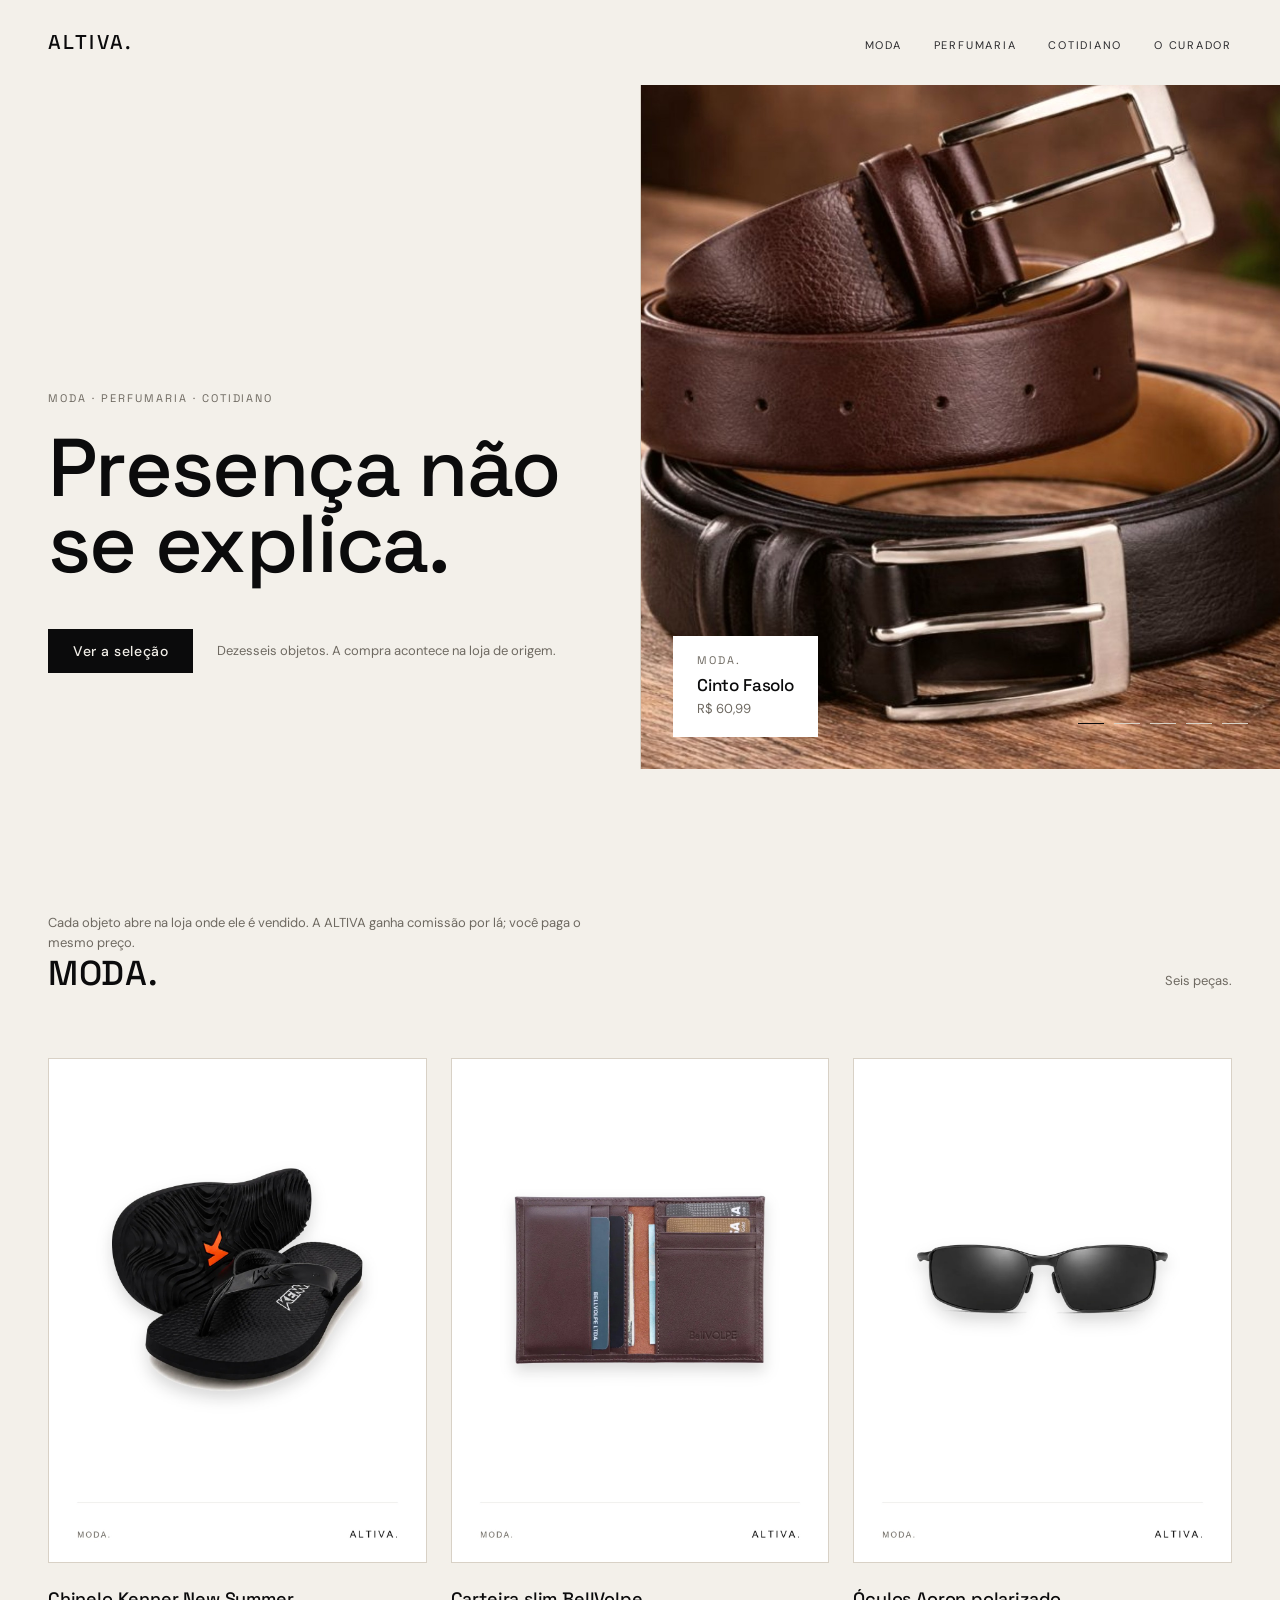
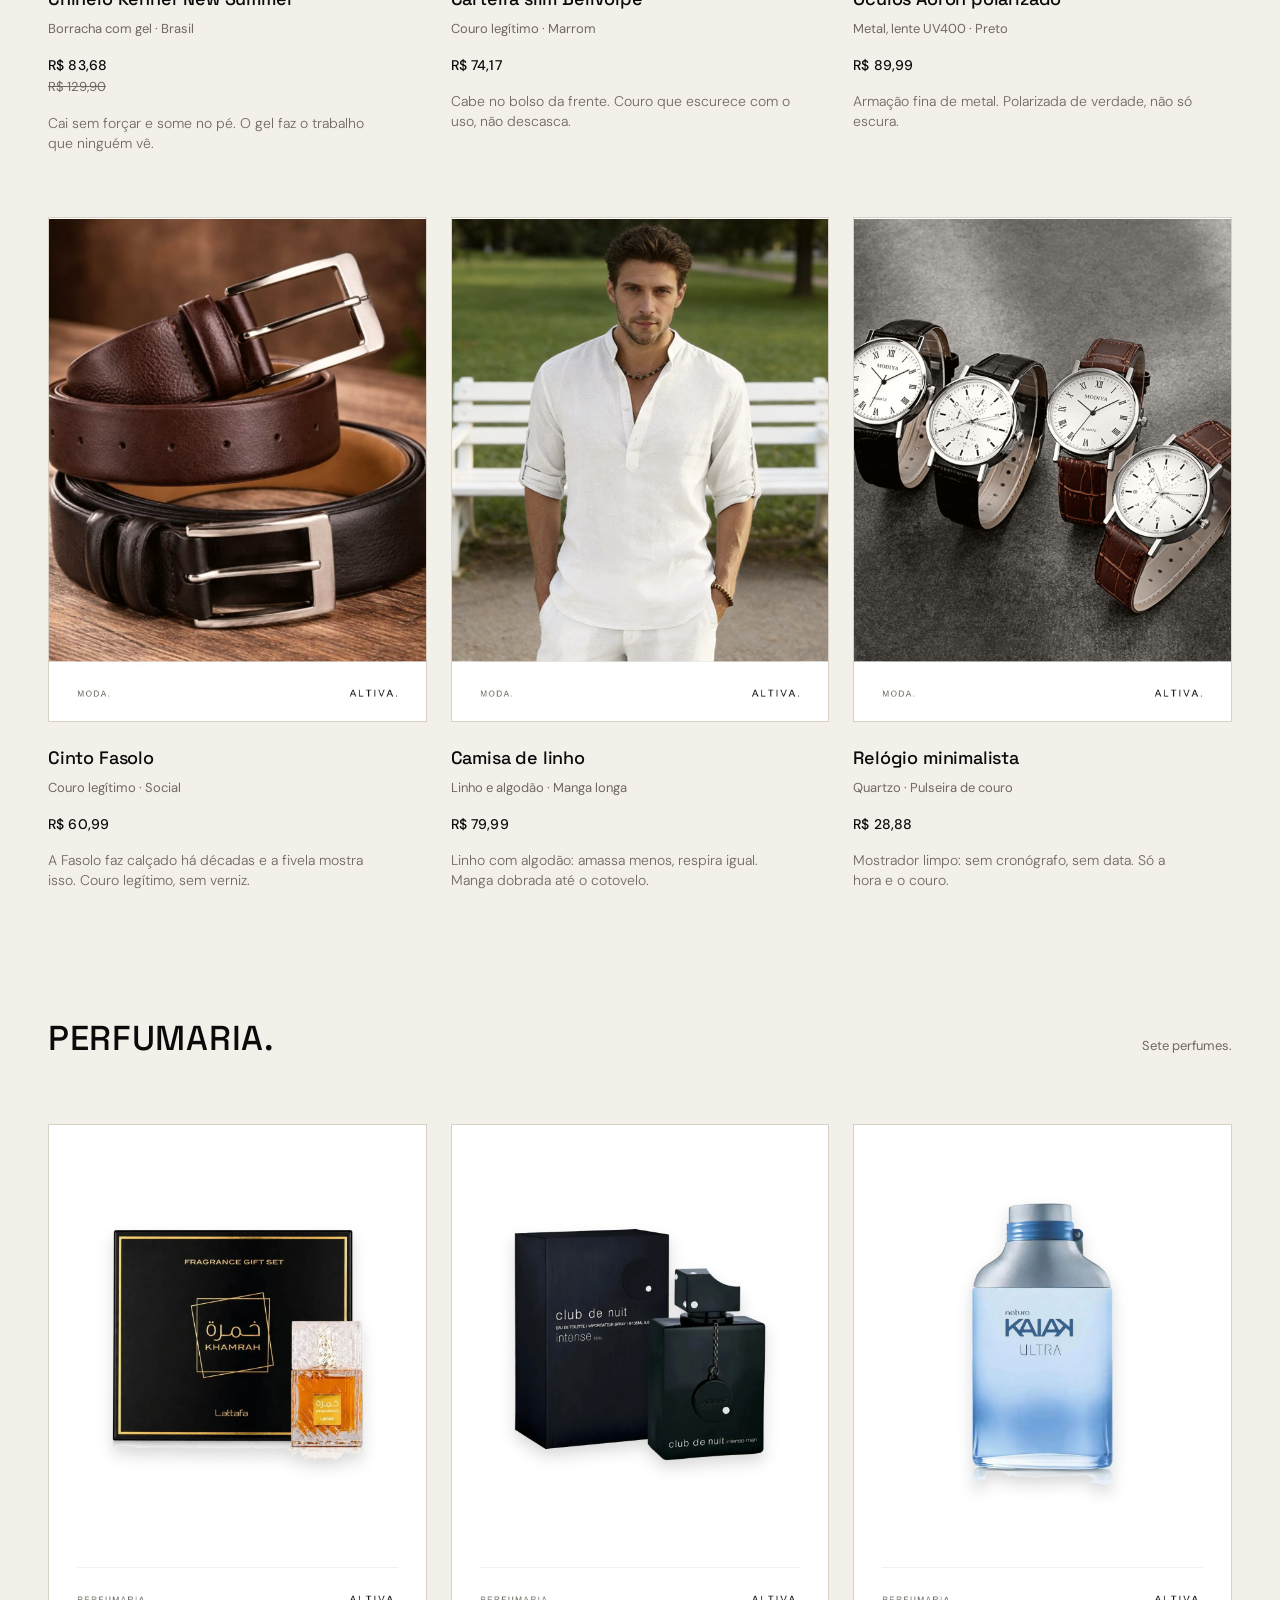
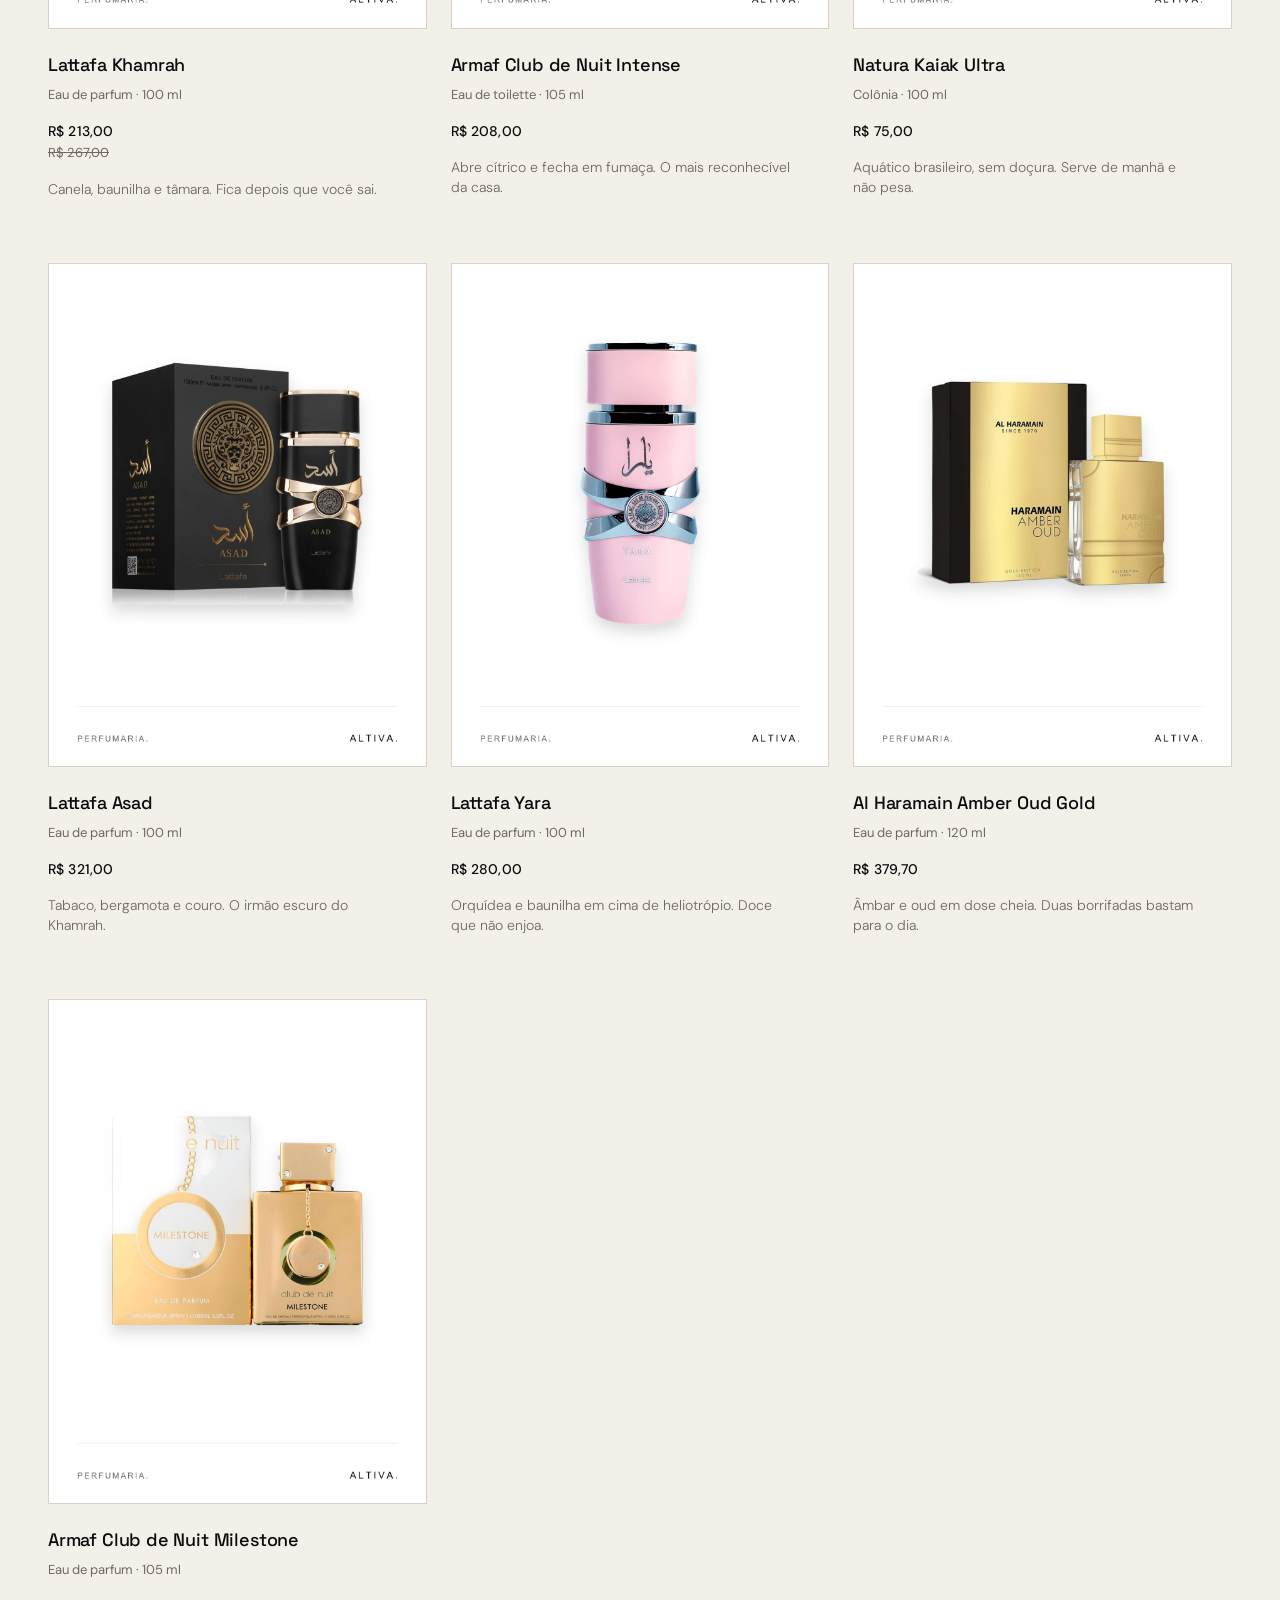
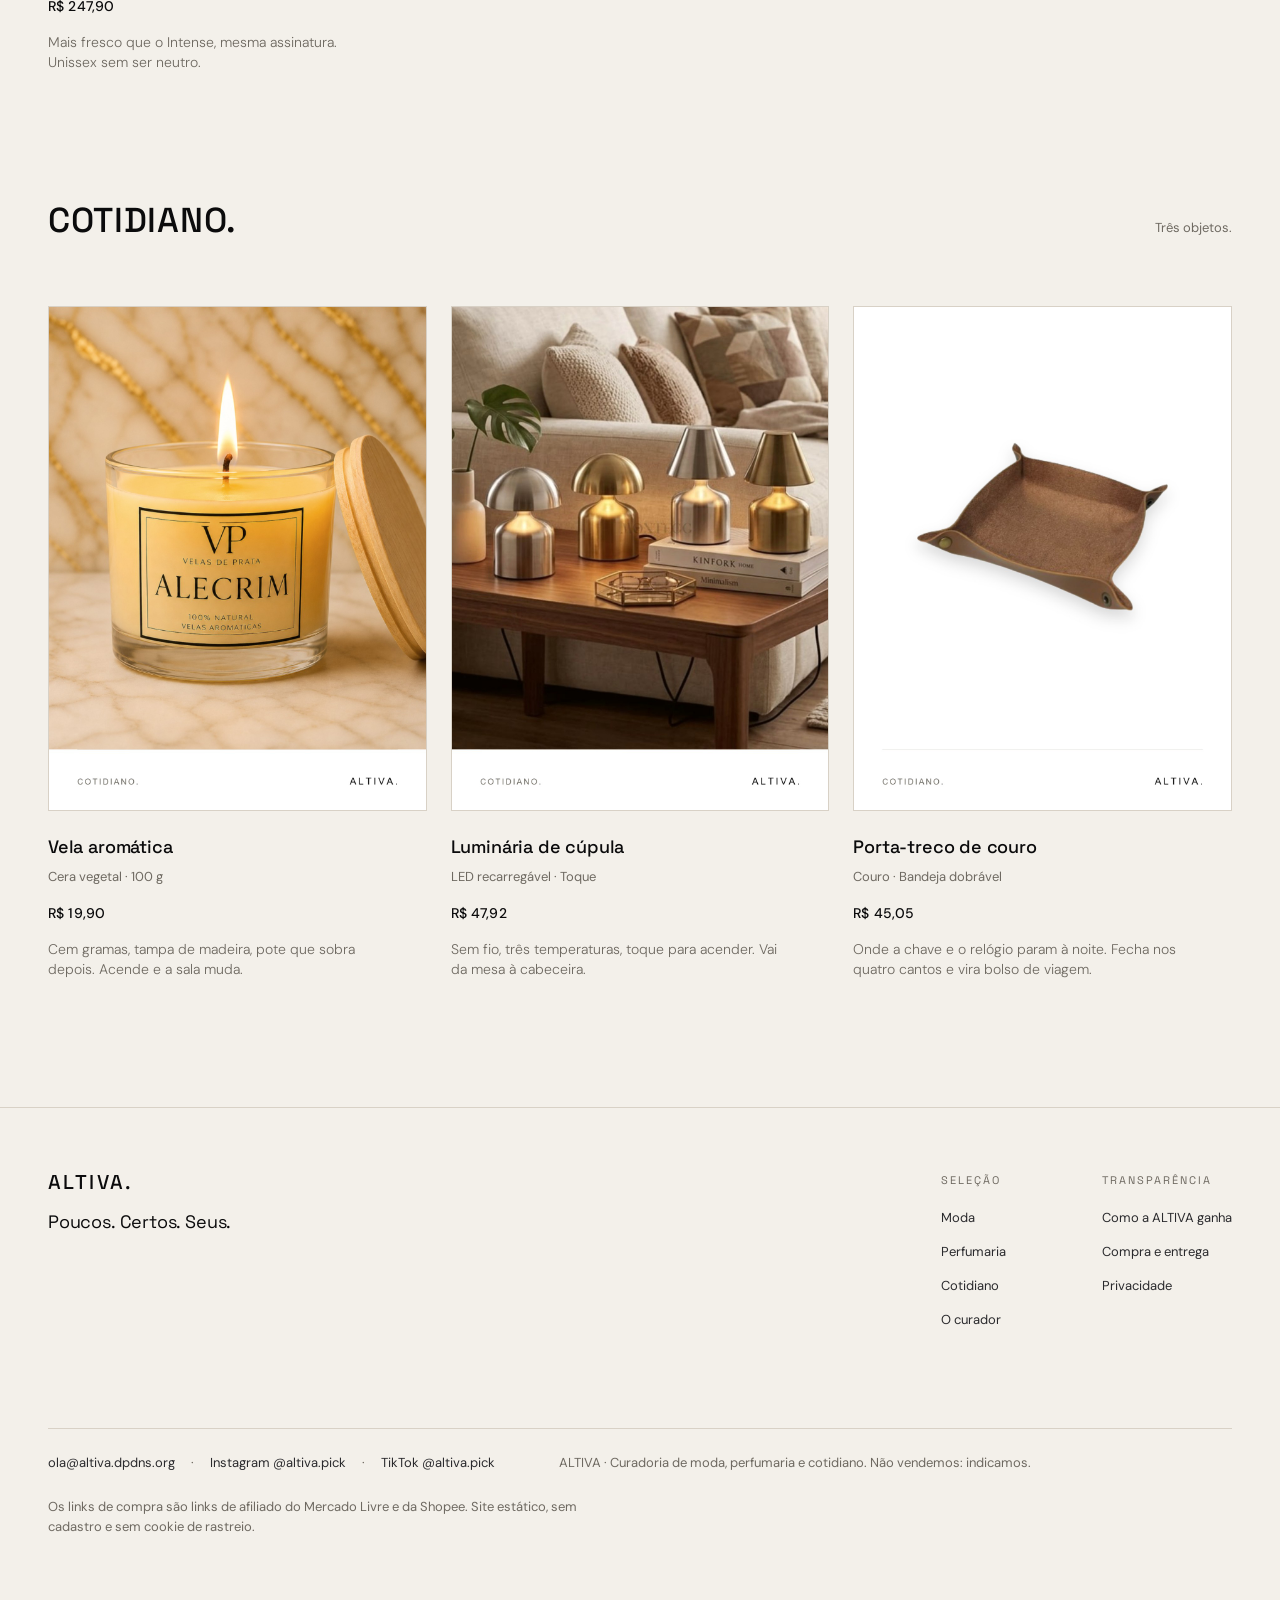
==== commit d0588288: "Vitrine: forcar carga das fotos que ficam com opacidade zero" ====
--- a/index.html
+++ b/index.html
@@ -321,6 +321,18 @@
     var preco = v.querySelector('.vitrine__preco');
     var i = 0, parado = false, timer = null;
 
+    /* imagens fora do quadro ativo ficam com opacidade 0 e o lazy nunca dispara,
+       entao forcamos o carregamento assim que a pagina termina de carregar */
+    function aquece(){
+      quadros.forEach(function(q){
+        var im = q.querySelector('img');
+        if (im && im.loading === 'lazy') im.loading = 'eager';
+      });
+    }
+    if (document.readyState === 'complete') aquece();
+    else window.addEventListener('load', aquece);
+
+
     function mostra(n){
       i = (n + quadros.length) % quadros.length;
       quadros.forEach(function(q, k){
--- a/assets/css/altiva.css
+++ b/assets/css/altiva.css
@@ -322,9 +322,77 @@
   margin-top:var(--e5);
   flex-wrap:wrap;
 }
-.hero__objeto{
+/* Vitrine: o objeto do hero e uma sucessao de fotos reais da selecao.
+   Troca por opacidade, sem seta e sem ponto colorido. */
+.vitrine{
+  position:relative;
+  overflow:hidden;
   background:var(--blanc);
   border-left:1px solid var(--linha);
+}
+.vitrine__quadro{
+  position:absolute; inset:0;
+  display:block; overflow:hidden;
+  opacity:0; pointer-events:none;
+  transition:opacity 600ms cubic-bezier(.22,.61,.36,1);
+}
+.vitrine__quadro.is-ativo{ opacity:1; pointer-events:auto; }
+/* a faixa ALTIVA ocupa os 11,9% de baixo do cartao; o enquadramento em 38%
+   mantem o corte acima dela em qualquer proporcao de tela */
+.vitrine__img{
+  display:block;
+  width:100%; height:100%;
+  object-fit:cover; object-position:center 38%;
+  transition:transform 1400ms cubic-bezier(.22,.61,.36,1);
+}
+.vitrine__quadro.is-ativo .vitrine__img{ transform:scale(1.02); }
+.vitrine__legenda{
+  position:absolute; z-index:2;
+  left:var(--e4); bottom:var(--e4);
+  background:var(--blanc);
+  padding:var(--e2) var(--e3) calc(var(--e2) + 2px);
+  max-width:min(78%,330px);
+}
+.vitrine__secao{ color:var(--apoio); }
+.vitrine__nome{
+  font-family:var(--grotesk); font-weight:500;
+  font-size:17px; line-height:23px; letter-spacing:-.01em;
+  color:var(--titulo); margin-top:6px;
+}
+.vitrine__preco{ margin-top:2px; }
+.vitrine__marcas{
+  position:absolute; z-index:2;
+  right:var(--e4); bottom:calc(var(--e4) + 6px);
+  display:flex; gap:10px;
+}
+.vitrine__marca{
+  width:26px; height:1px; padding:8px 0;
+  background:transparent; border:0; cursor:pointer;
+  -webkit-appearance:none; appearance:none;
+}
+.vitrine__marca::before{
+  content:""; display:block; height:1px; width:100%;
+  background:var(--sand);
+  transition:background-color var(--transicao);
+}
+.vitrine__marca.is-ativo::before,.vitrine__marca:hover::before{ background:var(--noir); }
+
+/* Revelacao ao rolar: 8 px e 300 ms, o que o manual permite. */
+.revelar{
+  opacity:0; transform:translateY(8px);
+  transition:opacity var(--transicao), transform var(--transicao);
+}
+.revelar.revelado{ opacity:1; transform:none; }
+
+/* Item de navegacao da secao que esta na tela. */
+.nav__item.is-ativo{ color:var(--titulo); }
+
+.selecao__aviso{ margin-top:var(--e2); max-width:60ch; }
+
+@media (prefers-reduced-motion: reduce){
+  .revelar{ opacity:1; transform:none; transition:none; }
+  .vitrine__img{ transition:none; }
+  .vitrine__quadro{ transition:none; }
 }
 
 @media (max-width:900px){
@@ -333,12 +401,14 @@
     order:2;
     padding:var(--e5) var(--margem) 0;
   }
-  .hero__objeto{
+  .vitrine{
     order:1;
     aspect-ratio:4/3;
     border-left:0;
     border-bottom:1px solid var(--linha);
   }
+  .vitrine__legenda{ left:var(--margem); bottom:var(--e3); }
+  .vitrine__marcas{ right:var(--margem); bottom:calc(var(--e3) + 6px); }
   .hero__acao{ margin-top:var(--e4); }
 }
 
@@ -646,3 +716,7 @@
   margin-top:var(--e2);
   max-width:34ch;
 }
+
+/* Foto real na pagina de produto. */
+.pdp__img{ width:100%; height:100%; object-fit:contain; display:block; }
+.pdp__preco{ margin-bottom:var(--e3); }
